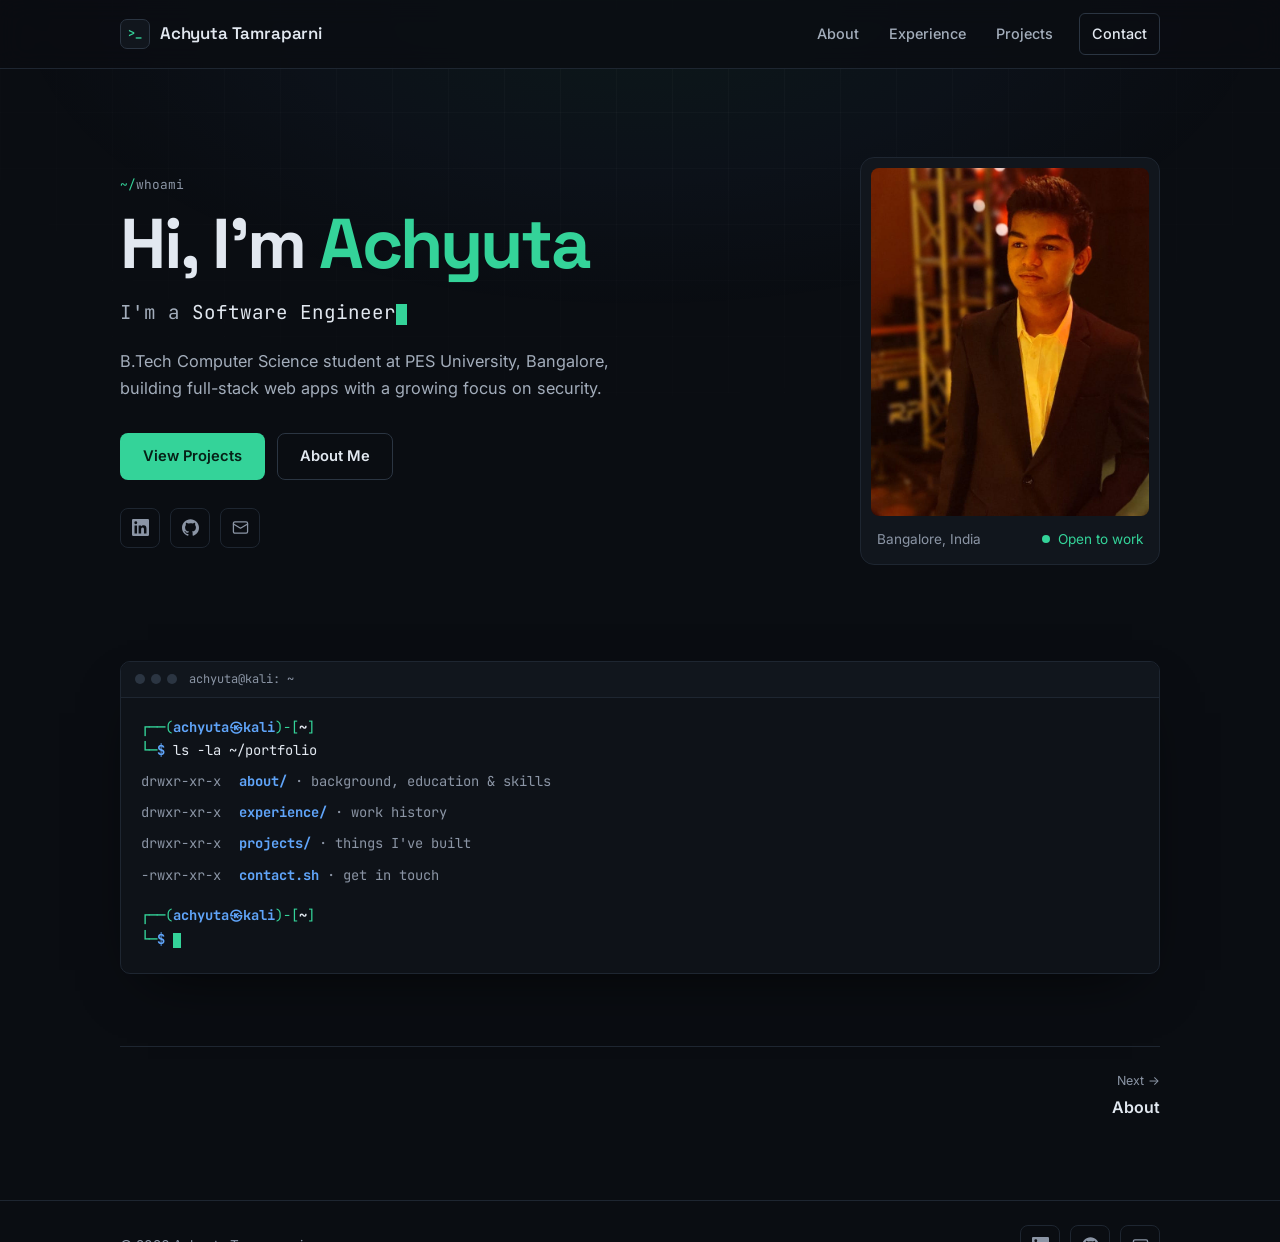
==== index.html @ e8829980 "Update tech stack, add achievements section, refocus copy - Trim Tech Stack to languages, web framew" ====
<!DOCTYPE html>
<html lang="en">

<head>
  <meta charset="UTF-8" />
  <meta name="viewport" content="width=device-width, initial-scale=1.0" />
  <title>Achyuta Tamraparni · Software Engineer</title>
  <meta name="description" content="Achyuta Tamraparni: Computer Science student at PES University and software engineer focused on full-stack development and security." />
  <meta property="og:title" content="Achyuta Tamraparni · Software Engineer" />
  <meta property="og:description" content="Achyuta Tamraparni: Computer Science student at PES University and software engineer focused on full-stack development and security." />
  <meta property="og:image" content="./yuta-img.jpeg" />
  <meta name="theme-color" content="#0a0d12" />
  <link rel="icon" href="data:image/svg+xml,%3Csvg xmlns='http://www.w3.org/2000/svg' viewBox='0 0 32 32'%3E%3Crect width='32' height='32' rx='7' fill='%230a0d12'/%3E%3Ctext x='5' y='22' font-family='monospace' font-size='16' font-weight='700' fill='%2334d399'%3E&gt;_%3C/text%3E%3C/svg%3E" />
  <link rel="preconnect" href="https://fonts.googleapis.com" />
  <link rel="preconnect" href="https://fonts.gstatic.com" crossorigin />
  <link href="https://fonts.googleapis.com/css2?family=Inter:wght@400;500;600;700&family=JetBrains+Mono:wght@400;500;700&family=Space+Grotesk:wght@500;600;700&display=swap" rel="stylesheet" />
  <link rel="stylesheet" href="styles.css" />
</head>

<body>
  <a class="skip-link" href="#main">Skip to content</a>
  <nav id="navbar" aria-label="Primary">
    <div class="nav-inner">
      <a class="logo" href="index.html"><span class="logo-mark" aria-hidden="true">&gt;_</span>Achyuta Tamraparni</a>
      <ul class="nav-links">
        <li><a href="about.html">About</a></li>
        <li><a href="experience.html">Experience</a></li>
        <li><a href="projects.html">Projects</a></li>
        <li><a href="contact.html" class="nav-cta">Contact</a></li>
      </ul>
      <button class="hamburger" id="hamburger" aria-label="Toggle menu" aria-expanded="false" aria-controls="mobileMenu">
        <span></span><span></span><span></span>
      </button>
    </div>
    <div class="mobile-menu" id="mobileMenu">
      <a href="index.html" aria-current="page">Home</a>
      <a href="about.html">About</a>
      <a href="experience.html">Experience</a>
      <a href="projects.html">Projects</a>
      <a href="contact.html">Contact</a>
    </div>
  </nav>

  <main id="main">
    <section class="hero" aria-labelledby="heroName">
      <div class="hero-content reveal">
        <div class="kicker">whoami</div>
        <h1 class="hero-name" id="heroName">Hi, I'm <span class="accent">Achyuta</span></h1>
        <div class="hero-role-row">
          <span>I'm a&nbsp;</span><span id="typedText">Software Engineer</span><span class="caret" aria-hidden="true"></span>
        </div>
        <p class="hero-meta">B.Tech Computer Science student at PES University, Bangalore, building full-stack
          web apps with a growing focus on security.</p>
        <div class="hero-actions">
          <a href="projects.html" class="btn btn-primary">View Projects</a>
          <a href="about.html" class="btn btn-outline">About Me</a>
        </div>
        <div class="socials">
          <a href="https://www.linkedin.com/in/achyuta-tamraparni-a82a06256" class="social-link" aria-label="LinkedIn" target="_blank" rel="noopener"><svg viewBox="0 0 24 24" aria-hidden="true"><path d="M20.45 20.45h-3.56v-5.57c0-1.33-.03-3.04-1.85-3.04-1.86 0-2.14 1.45-2.14 2.95v5.66H9.34V9h3.41v1.56h.05c.48-.9 1.64-1.85 3.37-1.85 3.6 0 4.27 2.37 4.27 5.45v6.3zM5.34 7.43a2.07 2.07 0 1 1 0-4.14 2.07 2.07 0 0 1 0 4.14zm1.78 13.02H3.56V9h3.56v11.45zM22.22 0H1.77C.8 0 0 .78 0 1.73v20.54C0 23.22.8 24 1.77 24h20.45c.98 0 1.78-.78 1.78-1.73V1.73C24 .78 23.2 0 22.22 0z"/></svg></a>
          <a href="https://github.com/ollivanter" class="social-link" aria-label="GitHub" target="_blank" rel="noopener"><svg viewBox="0 0 24 24" aria-hidden="true"><path d="M12 .3C5.37.3 0 5.67 0 12.3c0 5.3 3.44 9.8 8.21 11.39.6.11.82-.26.82-.58v-2.03c-3.34.72-4.04-1.61-4.04-1.61-.55-1.39-1.34-1.76-1.34-1.76-1.09-.75.08-.73.08-.73 1.2.08 1.84 1.23 1.84 1.23 1.07 1.84 2.81 1.31 3.5 1 .11-.78.42-1.31.76-1.61-2.67-.3-5.47-1.33-5.47-5.93 0-1.31.47-2.38 1.24-3.22-.12-.3-.54-1.52.12-3.17 0 0 1.01-.32 3.3 1.23a11.5 11.5 0 0 1 3-.4c1.02.005 2.04.14 3 .4 2.28-1.55 3.29-1.23 3.29-1.23.66 1.65.24 2.87.12 3.17.77.84 1.23 1.91 1.23 3.22 0 4.61-2.81 5.63-5.48 5.92.43.37.81 1.1.81 2.22v3.29c0 .32.22.7.83.58C20.57 22.1 24 17.6 24 12.3 24 5.67 18.63.3 12 .3z"/></svg></a>
          <a href="mailto:achyutatamweb@gmail.com" class="social-link" aria-label="Email"><svg class="stroke" viewBox="0 0 24 24" aria-hidden="true" stroke-linecap="round" stroke-linejoin="round"><rect x="2" y="4" width="20" height="16" rx="2"/><path d="m22 7-10 6L2 7"/></svg></a>
        </div>
      </div>

      <figure class="hero-photo-card reveal">
        <img src="./yuta-img.jpeg" alt="Portrait of Achyuta Tamraparni" class="hero-photo" id="heroPhoto" width="600" height="750" />
        <div class="hero-photo-initials" aria-hidden="true">AT</div>
        <figcaption class="photo-caption">
          <span>Bangalore, India</span>
          <span class="status"><span class="badge-dot"></span>Open to work</span>
        </figcaption>
      </figure>
    </section>

    <section class="home-terminal terminal reveal" id="bootTerm" aria-label="Site directory">
      <div class="term-bar"><span class="term-dots" aria-hidden="true"><i></i><i></i><i></i></span>achyuta@kali: ~</div>
      <div class="term-body">
        <div class="prompt"><span class="line"><span class="frame">┌──(</span><span class="user">achyuta㉿kali</span><span class="frame">)-[</span><span class="path">~</span><span class="frame">]</span></span><span class="line"><span class="frame">└─</span><span class="sym">$</span> <span data-type="ls -la ~/portfolio">ls -la ~/portfolio</span></span></div>
        <ul class="ls-list" data-step>
          <li><a href="about.html"><span class="perm">drwxr-xr-x</span><span><span class="name">about/</span> <span class="desc">· background, education &amp; skills</span></span></a></li>
          <li><a href="experience.html"><span class="perm">drwxr-xr-x</span><span><span class="name">experience/</span> <span class="desc">· work history</span></span></a></li>
          <li><a href="projects.html"><span class="perm">drwxr-xr-x</span><span><span class="name">projects/</span> <span class="desc">· things I've built</span></span></a></li>
          <li><a href="contact.html"><span class="perm">-rwxr-xr-x</span><span><span class="name">contact.sh</span> <span class="desc">· get in touch</span></span></a></li>
        </ul>
        <div data-step><div class="prompt"><span class="line"><span class="frame">┌──(</span><span class="user">achyuta㉿kali</span><span class="frame">)-[</span><span class="path">~</span><span class="frame">]</span></span><span class="line"><span class="frame">└─</span><span class="sym">$</span> <span class="caret" aria-hidden="true"></span></span></div></div>
      </div>
    </section>
    <nav class="pager" aria-label="Page navigation"><a href="about.html" class="next"><span>Next →</span>About</a></nav>
  </main>

  <footer class="site-footer">
    <div class="footer-inner">
      <span class="footer-copy">© <span id="year">2026</span> Achyuta Tamraparni</span>
      <div class="socials">
          <a href="https://www.linkedin.com/in/achyuta-tamraparni-a82a06256" class="social-link" aria-label="LinkedIn" target="_blank" rel="noopener"><svg viewBox="0 0 24 24" aria-hidden="true"><path d="M20.45 20.45h-3.56v-5.57c0-1.33-.03-3.04-1.85-3.04-1.86 0-2.14 1.45-2.14 2.95v5.66H9.34V9h3.41v1.56h.05c.48-.9 1.64-1.85 3.37-1.85 3.6 0 4.27 2.37 4.27 5.45v6.3zM5.34 7.43a2.07 2.07 0 1 1 0-4.14 2.07 2.07 0 0 1 0 4.14zm1.78 13.02H3.56V9h3.56v11.45zM22.22 0H1.77C.8 0 0 .78 0 1.73v20.54C0 23.22.8 24 1.77 24h20.45c.98 0 1.78-.78 1.78-1.73V1.73C24 .78 23.2 0 22.22 0z"/></svg></a>
          <a href="https://github.com/ollivanter" class="social-link" aria-label="GitHub" target="_blank" rel="noopener"><svg viewBox="0 0 24 24" aria-hidden="true"><path d="M12 .3C5.37.3 0 5.67 0 12.3c0 5.3 3.44 9.8 8.21 11.39.6.11.82-.26.82-.58v-2.03c-3.34.72-4.04-1.61-4.04-1.61-.55-1.39-1.34-1.76-1.34-1.76-1.09-.75.08-.73.08-.73 1.2.08 1.84 1.23 1.84 1.23 1.07 1.84 2.81 1.31 3.5 1 .11-.78.42-1.31.76-1.61-2.67-.3-5.47-1.33-5.47-5.93 0-1.31.47-2.38 1.24-3.22-.12-.3-.54-1.52.12-3.17 0 0 1.01-.32 3.3 1.23a11.5 11.5 0 0 1 3-.4c1.02.005 2.04.14 3 .4 2.28-1.55 3.29-1.23 3.29-1.23.66 1.65.24 2.87.12 3.17.77.84 1.23 1.91 1.23 3.22 0 4.61-2.81 5.63-5.48 5.92.43.37.81 1.1.81 2.22v3.29c0 .32.22.7.83.58C20.57 22.1 24 17.6 24 12.3 24 5.67 18.63.3 12 .3z"/></svg></a>
          <a href="mailto:achyutatamweb@gmail.com" class="social-link" aria-label="Email"><svg class="stroke" viewBox="0 0 24 24" aria-hidden="true" stroke-linecap="round" stroke-linejoin="round"><rect x="2" y="4" width="20" height="16" rx="2"/><path d="m22 7-10 6L2 7"/></svg></a>
        </div>
    </div>
  </footer>

  <script src="typewriter.js" defer></script>
</body>

</html>
---- styles.css ----
/* ═══════════════════════════════════════════════
   ACHYUTA PORTFOLIO — styles.css
   Dark, minimal theme with subtle terminal accents
   ═══════════════════════════════════════════════ */

:root {
  --bg: #0a0d12;
  --bg-elev: #0e1218;
  --surface: #11161d;
  --surface-2: #161c25;
  --border: #1e2631;
  --border-strong: #2b3542;

  --text: #e2e8f0;
  --text-dim: #a3adbb;
  --muted: #8b95a5;

  --accent: #34d399;
  --accent-hover: #5fe0b0;
  --accent-dim: rgba(52, 211, 153, .12);
  --blue: #60a5fa;
  --red: #f87171;

  --font-display: 'Space Grotesk', 'Inter', system-ui, sans-serif;
  --font-sans: 'Inter', system-ui, -apple-system, 'Segoe UI', Roboto, sans-serif;
  --font-mono: 'JetBrains Mono', ui-monospace, SFMono-Regular, Menlo, Consolas, monospace;

  --radius: 10px;
  --nav-h: 68px;
  --maxw: 1120px;
  --gutter: clamp(16px, 4vw, 40px);
}

*,
*::before,
*::after {
  box-sizing: border-box;
  margin: 0;
  padding: 0;
}

html {
  -webkit-text-size-adjust: 100%;
  scroll-behavior: smooth;
}

body {
  min-height: 100vh;
  display: flex;
  flex-direction: column;
  background: var(--bg);
  color: var(--text);
  font-family: var(--font-sans);
  font-size: 16px;
  line-height: 1.65;
  -webkit-font-smoothing: antialiased;
  overflow-x: hidden;
}

/* Faint grid that fades out toward the edges */
body::before {
  content: '';
  position: fixed;
  inset: 0;
  z-index: -1;
  pointer-events: none;
  background-image:
    linear-gradient(rgba(255, 255, 255, .025) 1px, transparent 1px),
    linear-gradient(90deg, rgba(255, 255, 255, .025) 1px, transparent 1px);
  background-size: 56px 56px;
  -webkit-mask-image: radial-gradient(ellipse 70% 55% at 50% 0%, #000 20%, transparent 100%);
  mask-image: radial-gradient(ellipse 70% 55% at 50% 0%, #000 20%, transparent 100%);
}

/* Soft accent glow at the top of the viewport */
body::after {
  content: '';
  position: fixed;
  top: -35vh;
  left: 50%;
  width: 100vw;
  height: 70vh;
  transform: translateX(-50%);
  z-index: -1;
  pointer-events: none;
  background: radial-gradient(ellipse at center, rgba(52, 211, 153, .06), rgba(96, 165, 250, .03) 40%, transparent 70%);
}

img {
  max-width: 100%;
  display: block;
}

a {
  color: inherit;
  text-decoration: none;
}

::selection {
  background: var(--accent);
  color: var(--bg);
}

:focus-visible {
  outline: 2px solid var(--accent);
  outline-offset: 3px;
  border-radius: 4px;
}

.skip-link {
  position: absolute;
  left: 16px;
  top: -48px;
  z-index: 200;
  padding: 8px 14px;
  background: var(--accent);
  color: var(--bg);
  font-size: .85rem;
  font-weight: 600;
  border-radius: 6px;
}

.skip-link:focus {
  top: 12px;
}

.accent {
  color: var(--accent);
}

/* ═══ NAVBAR ═══ */
#navbar {
  position: sticky;
  top: 0;
  z-index: 100;
  background: rgba(10, 13, 18, .8);
  -webkit-backdrop-filter: blur(12px);
  backdrop-filter: blur(12px);
  border-bottom: 1px solid var(--border);
}

.nav-inner {
  max-width: var(--maxw);
  height: var(--nav-h);
  margin: 0 auto;
  padding: 0 var(--gutter);
  display: flex;
  align-items: center;
  justify-content: space-between;
  gap: 24px;
}

.logo {
  display: inline-flex;
  align-items: center;
  gap: 10px;
  font-family: var(--font-display);
  font-size: 1.05rem;
  font-weight: 600;
  letter-spacing: -.01em;
  white-space: nowrap;
}

.logo-mark {
  display: grid;
  place-items: center;
  width: 30px;
  height: 30px;
  border: 1px solid var(--border-strong);
  border-radius: 7px;
  background: var(--surface);
  font-family: var(--font-mono);
  font-size: .75rem;
  font-weight: 700;
  color: var(--accent);
}

.nav-links {
  display: flex;
  align-items: center;
  gap: 6px;
  list-style: none;
}

.nav-links a {
  position: relative;
  display: block;
  padding: 8px 12px;
  border-radius: 6px;
  font-size: .9rem;
  font-weight: 500;
  color: var(--text-dim);
  transition: color .2s, background .2s;
}

.nav-links a:hover {
  color: var(--text);
}

.nav-links a[aria-current="page"] {
  color: var(--text);
}

.nav-links a[aria-current="page"]:not(.nav-cta)::after {
  content: '';
  position: absolute;
  left: 12px;
  right: 12px;
  bottom: 2px;
  height: 2px;
  border-radius: 2px;
  background: var(--accent);
}

.nav-links .nav-cta {
  margin-left: 8px;
  border: 1px solid var(--border-strong);
  color: var(--text);
}

.nav-links .nav-cta:hover,
.nav-links .nav-cta[aria-current="page"] {
  border-color: var(--accent);
  color: var(--accent);
}

.hamburger {
  display: none;
  flex-direction: column;
  justify-content: center;
  gap: 5px;
  width: 40px;
  height: 40px;
  padding: 0 9px;
  background: none;
  border: 1px solid var(--border);
  border-radius: 8px;
  cursor: pointer;
}

.hamburger span {
  display: block;
  height: 2px;
  background: var(--text);
  transition: transform .25s, opacity .25s;
}

.hamburger.open span:nth-child(1) {
  transform: translateY(7px) rotate(45deg);
}

.hamburger.open span:nth-child(2) {
  opacity: 0;
}

.hamburger.open span:nth-child(3) {
  transform: translateY(-7px) rotate(-45deg);
}

.mobile-menu {
  display: none;
}

/* ═══ LAYOUT ═══ */
main {
  flex: 1;
  width: 100%;
  max-width: var(--maxw);
  margin: 0 auto;
  padding: clamp(40px, 7vw, 88px) var(--gutter) 80px;
}

/* Small mono label above headings, e.g. "~/projects" */
.kicker {
  font-family: var(--font-mono);
  font-size: .8rem;
  color: var(--muted);
}

.kicker::before {
  content: '~/';
  color: var(--accent);
}

.page-header {
  margin-bottom: clamp(32px, 5vw, 56px);
}

.page-title {
  margin-top: 10px;
  font-family: var(--font-display);
  font-size: clamp(2.1rem, 5vw, 3.1rem);
  font-weight: 700;
  line-height: 1.1;
  letter-spacing: -.025em;
}

.page-sub {
  margin-top: 12px;
  max-width: 60ch;
  color: var(--text-dim);
  font-size: 1.05rem;
}

.section {
  margin-top: clamp(56px, 9vw, 96px);
}

.section-title {
  margin: 8px 0 24px;
  font-family: var(--font-display);
  font-size: clamp(1.5rem, 3vw, 1.9rem);
  font-weight: 600;
  letter-spacing: -.02em;
}

/* ═══ TERMINAL (home only) ═══ */
.terminal {
  background: var(--bg-elev);
  border: 1px solid var(--border);
  border-radius: var(--radius);
  box-shadow: 0 24px 60px -28px rgba(0, 0, 0, .8);
  overflow: hidden;
}

.term-bar {
  display: flex;
  align-items: center;
  gap: 12px;
  height: 36px;
  padding: 0 14px;
  background: var(--surface);
  border-bottom: 1px solid var(--border);
  font-family: var(--font-mono);
  font-size: .75rem;
  color: var(--muted);
}

.term-dots {
  display: flex;
  gap: 6px;
}

.term-dots i {
  width: 10px;
  height: 10px;
  border-radius: 50%;
  background: var(--border-strong);
}

.term-body {
  padding: 18px 20px 22px;
  font-family: var(--font-mono);
  font-size: .86rem;
  line-height: 1.7;
}

.prompt {
  color: var(--text);
  overflow-wrap: anywhere;
}

.prompt .line {
  display: block;
}

.prompt .frame {
  color: var(--accent);
}

.prompt .user {
  color: var(--blue);
  font-weight: 700;
}

.prompt .path {
  font-weight: 700;
}

.prompt .sym {
  color: var(--blue);
  font-weight: 700;
}

.term-body .out {
  margin: 4px 0 14px;
  color: var(--text-dim);
}

.caret {
  display: inline-block;
  width: .55em;
  height: 1.1em;
  vertical-align: text-bottom;
  background: var(--accent);
  animation: blink 1.1s steps(1) infinite;
}

@keyframes blink {
  50% {
    opacity: 0;
  }
}

.ls-list {
  display: grid;
  gap: 2px;
  margin: 4px 0 14px;
  list-style: none;
}

.ls-list a {
  display: grid;
  grid-template-columns: auto 1fr;
  gap: 18px;
  padding: 3px 8px;
  margin: 0 -8px;
  border-radius: 5px;
  color: var(--text-dim);
  transition: background .15s;
}

.ls-list a:hover {
  background: var(--surface-2);
}

.ls-list .perm {
  color: var(--muted);
}

.ls-list .name {
  color: var(--blue);
  font-weight: 700;
}

.ls-list a:hover .name {
  color: var(--accent);
}

.ls-list .desc {
  color: var(--muted);
}

/* ═══ BUTTONS ═══ */
.btn {
  display: inline-flex;
  align-items: center;
  justify-content: center;
  gap: 8px;
  min-height: 44px;
  padding: 10px 22px;
  border: 1px solid transparent;
  border-radius: 8px;
  font-family: var(--font-sans);
  font-size: .92rem;
  font-weight: 600;
  cursor: pointer;
  transition: background .2s, color .2s, border-color .2s;
}

.btn-primary {
  background: var(--accent);
  color: #062016;
}

.btn-primary:hover {
  background: var(--accent-hover);
}

.btn-outline {
  border-color: var(--border-strong);
  color: var(--text);
  background: transparent;
}

.btn-outline:hover {
  border-color: var(--accent);
  color: var(--accent);
}

.btn:disabled {
  opacity: .7;
  cursor: progress;
}

/* ═══ SOCIALS ═══ */
.socials {
  display: flex;
  gap: 10px;
}

.social-link {
  display: grid;
  place-items: center;
  width: 40px;
  height: 40px;
  border: 1px solid var(--border);
  border-radius: 8px;
  color: var(--muted);
  transition: color .2s, border-color .2s;
}

.social-link:hover {
  color: var(--accent);
  border-color: var(--accent);
}

.social-link svg {
  width: 17px;
  height: 17px;
  fill: currentColor;
}

.social-link svg.stroke {
  fill: none;
  stroke: currentColor;
  stroke-width: 1.8;
}

/* ═══ STATUS BADGE ═══ */
.status {
  display: inline-flex;
  align-items: center;
  gap: 8px;
  font-size: .85rem;
  color: var(--accent);
}

.badge-dot {
  width: 8px;
  height: 8px;
  flex: none;
  border-radius: 50%;
  background: var(--accent);
  box-shadow: 0 0 0 0 rgba(52, 211, 153, .6);
  animation: pulse 2s infinite;
}

@keyframes pulse {
  70% {
    box-shadow: 0 0 0 8px rgba(52, 211, 153, 0);
  }

  100% {
    box-shadow: 0 0 0 0 rgba(52, 211, 153, 0);
  }
}

/* ═══ HOME / HERO ═══ */
.hero {
  display: grid;
  grid-template-columns: minmax(0, 1fr) auto;
  gap: clamp(32px, 6vw, 80px);
  align-items: center;
}

.hero-name {
  margin: 14px 0 16px;
  font-family: var(--font-display);
  font-size: clamp(2.6rem, 7vw, 4.4rem);
  font-weight: 700;
  line-height: 1.02;
  letter-spacing: -.035em;
}

.hero-role-row {
  min-height: 1.8em;
  font-family: var(--font-mono);
  font-size: clamp(1rem, 2.3vw, 1.2rem);
  color: var(--text-dim);
}

#typedText {
  color: var(--text);
}

.hero-meta {
  margin-top: 16px;
  max-width: 52ch;
  color: var(--text-dim);
  font-size: 1.02rem;
}

.hero-actions {
  display: flex;
  flex-wrap: wrap;
  gap: 12px;
  margin: 32px 0 28px;
}

.hero-photo-card {
  width: 300px;
  background: var(--surface);
  border: 1px solid var(--border);
  border-radius: 14px;
  padding: 10px;
}

.hero-photo {
  width: 100%;
  height: auto;
  aspect-ratio: 4 / 5;
  object-fit: cover;
  border-radius: 8px;
}

.hero-photo-initials {
  display: none;
  aspect-ratio: 4 / 5;
  place-items: center;
  font-family: var(--font-display);
  font-size: 3rem;
  color: var(--accent);
}

.hero-photo-card.no-img .hero-photo {
  display: none;
}

.hero-photo-card.no-img .hero-photo-initials {
  display: grid;
}

.photo-caption {
  display: flex;
  justify-content: space-between;
  align-items: center;
  gap: 12px;
  padding: 12px 6px 4px;
  font-size: .85rem;
  color: var(--muted);
}

.home-terminal {
  margin-top: clamp(56px, 9vw, 96px);
}

/* ═══ CARDS (shared) ═══ */
.card {
  background: var(--surface);
  border: 1px solid var(--border);
  border-radius: var(--radius);
  padding: clamp(20px, 3vw, 28px);
  transition: border-color .25s, transform .25s;
}

.card:hover {
  border-color: var(--border-strong);
}

.placeholder {
  color: var(--muted);
  font-style: italic;
}

.tags {
  display: flex;
  flex-wrap: wrap;
  gap: 6px;
  margin-top: 16px;
}

.tags span {
  padding: 3px 9px;
  border-radius: 999px;
  background: var(--accent-dim);
  color: var(--accent);
  font-family: var(--font-mono);
  font-size: .72rem;
}

.icon-box {
  display: grid;
  place-items: center;
  flex: none;
  width: 44px;
  height: 44px;
  border: 1px solid var(--border-strong);
  border-radius: 8px;
  color: var(--accent);
}

.icon-box svg {
  width: 20px;
  height: 20px;
  stroke: currentColor;
  fill: none;
  stroke-width: 1.6;
}

/* ═══ ABOUT ═══ */
.about-grid {
  display: grid;
  grid-template-columns: minmax(0, 1.25fr) minmax(0, .75fr);
  gap: clamp(28px, 5vw, 56px);
  align-items: start;
}

.about-text p {
  color: var(--text-dim);
  font-size: 1.05rem;
  margin-bottom: 18px;
}

.about-stats {
  display: grid;
  grid-template-columns: repeat(3, 1fr);
  margin: 32px 0;
  border: 1px solid var(--border);
  border-radius: var(--radius);
  overflow: hidden;
}

.stat-item {
  padding: 18px 20px;
  background: var(--surface);
}

.stat-item+.stat-item {
  border-left: 1px solid var(--border);
}

.stat-num {
  display: block;
  font-family: var(--font-display);
  font-size: 1.8rem;
  font-weight: 700;
  color: var(--text);
}

.stat-label {
  font-size: .82rem;
  color: var(--muted);
}

.about-actions {
  display: flex;
  flex-wrap: wrap;
  gap: 12px;
}

.info-card {
  display: grid;
  gap: 0;
  padding: 8px clamp(20px, 3vw, 28px);
}

.info-row {
  display: grid;
  grid-template-columns: 9ch minmax(0, 1fr);
  gap: 12px;
  padding: 14px 0;
  border-bottom: 1px solid var(--border);
}

.info-row:last-child {
  border-bottom: 0;
}

.info-key {
  font-family: var(--font-mono);
  font-size: .78rem;
  color: var(--muted);
  padding-top: 2px;
}

.info-val {
  font-size: .95rem;
  color: var(--text);
}

/* CV download dropdown */
.download-dropdown {
  position: relative;
  display: inline-block;
}

.download-btn .arrow {
  transition: transform .2s;
}

.download-dropdown.active .download-btn .arrow {
  transform: rotate(180deg);
}

.dropdown-menu {
  position: absolute;
  top: calc(100% + 8px);
  left: 0;
  z-index: 20;
  min-width: 200px;
  padding: 6px;
  background: var(--surface-2);
  border: 1px solid var(--border-strong);
  border-radius: var(--radius);
  box-shadow: 0 16px 40px rgba(0, 0, 0, .5);
  opacity: 0;
  visibility: hidden;
  transform: translateY(-6px);
  transition: opacity .18s, transform .18s, visibility .18s;
}

.download-dropdown.active .dropdown-menu {
  opacity: 1;
  visibility: visible;
  transform: translateY(0);
}

.dropdown-menu a {
  display: flex;
  justify-content: space-between;
  gap: 12px;
  padding: 10px 12px;
  border-radius: 6px;
  font-size: .88rem;
  color: var(--text-dim);
}

.dropdown-menu a:hover {
  background: var(--accent-dim);
  color: var(--accent);
}

.dropdown-menu .ext {
  font-family: var(--font-mono);
  font-size: .78rem;
  color: var(--muted);
}

/* ═══ EDUCATION ═══ */
.edu-list {
  display: grid;
  gap: 16px;
}

.edu-card {
  display: grid;
  grid-template-columns: auto minmax(0, 1fr) auto;
  gap: 20px;
  align-items: start;
}

.edu-degree {
  font-size: 1.08rem;
  font-weight: 600;
}

.edu-school {
  color: var(--blue);
  font-size: .92rem;
}

.edu-year {
  margin: 2px 0 10px;
  font-family: var(--font-mono);
  font-size: .78rem;
  color: var(--muted);
}

.edu-desc {
  color: var(--text-dim);
  font-size: .95rem;
}

.edu-score {
  text-align: right;
}

.edu-score span {
  display: block;
  font-family: var(--font-mono);
  font-size: .72rem;
  color: var(--muted);
}

.edu-score strong {
  font-family: var(--font-display);
  font-size: 1.35rem;
  color: var(--accent);
}

/* ═══ CERTIFICATIONS, EVENTS & AWARDS ═══ */
.ach-grid {
  display: grid;
  grid-template-columns: repeat(auto-fit, minmax(min(100%, 300px), 1fr));
  gap: 16px;
}

.ach-card {
  display: grid;
  gap: 16px;
  align-content: start;
}

.ach-top {
  display: flex;
  justify-content: space-between;
  align-items: center;
  gap: 12px;
}

.ach-type {
  display: inline-flex;
  align-items: center;
  gap: 10px;
  font-family: var(--font-mono);
  font-size: .75rem;
  color: var(--muted);
}

.ach-type .icon-box {
  width: 34px;
  height: 34px;
}

.ach-type .icon-box svg {
  width: 17px;
  height: 17px;
}

.ach-card[data-type="cert"] .icon-box {
  color: var(--blue);
}

.ach-card[data-type="event"] .icon-box {
  color: #c084fc;
}

.ach-date {
  font-family: var(--font-mono);
  font-size: .78rem;
  color: var(--muted);
}

.ach-title {
  font-size: 1.02rem;
  font-weight: 600;
}

.ach-org {
  margin-top: 2px;
  color: var(--blue);
  font-size: .9rem;
}

.ach-desc {
  margin-top: 8px;
  color: var(--text-dim);
  font-size: .92rem;
}

.ach-card .project-link {
  display: inline-block;
  margin-top: 10px;
}

/* ═══ SKILLS ═══ */
.skills-grid {
  display: grid;
  grid-template-columns: repeat(auto-fit, minmax(min(100%, 300px), 1fr));
  gap: 16px;
}

.skill-cat-label {
  margin-bottom: 14px;
  font-size: .95rem;
  font-weight: 600;
}

.skill-chips {
  display: flex;
  flex-wrap: wrap;
  gap: 8px;
}

.skill-chip {
  padding: 5px 12px;
  border: 1px solid var(--border-strong);
  border-radius: 999px;
  font-size: .82rem;
  color: var(--text-dim);
  transition: color .2s, border-color .2s;
}

.skill-chip:hover {
  color: var(--accent);
  border-color: var(--accent);
}

/* ═══ EXPERIENCE (timeline) ═══ */
.timeline {
  position: relative;
  display: grid;
  gap: 20px;
  padding-left: 28px;
}

.timeline::before {
  content: '';
  position: absolute;
  left: 5px;
  top: 8px;
  bottom: 8px;
  width: 1px;
  background: var(--border-strong);
}

.timeline-item {
  position: relative;
}

.timeline-dot {
  position: absolute;
  left: -28px;
  top: 30px;
  width: 11px;
  height: 11px;
  border-radius: 50%;
  background: var(--bg);
  border: 2px solid var(--accent);
}

.tl-header {
  display: flex;
  flex-wrap: wrap;
  justify-content: space-between;
  gap: 8px 16px;
  margin-bottom: 14px;
}

.tl-role {
  font-size: 1.1rem;
  font-weight: 600;
}

.tl-org {
  color: var(--blue);
  font-size: .92rem;
}

.tl-date {
  font-family: var(--font-mono);
  font-size: .78rem;
  color: var(--muted);
}

.tl-bullets {
  display: grid;
  gap: 6px;
  list-style: none;
  color: var(--text-dim);
  font-size: .95rem;
}

.tl-bullets li {
  position: relative;
  padding-left: 18px;
}

.tl-bullets li::before {
  content: '';
  position: absolute;
  left: 2px;
  top: .7em;
  width: 6px;
  height: 6px;
  border-radius: 50%;
  background: var(--accent);
}

/* ═══ PROJECTS ═══ */
.projects-grid {
  display: grid;
  grid-template-columns: repeat(auto-fit, minmax(min(100%, 300px), 1fr));
  gap: 20px;
}

.project-card {
  display: flex;
  flex-direction: column;
}

.project-card:hover {
  border-color: rgba(52, 211, 153, .45);
  transform: translateY(-2px);
}

.project-top {
  display: flex;
  justify-content: space-between;
  align-items: center;
  margin-bottom: 18px;
}

.project-num {
  font-family: var(--font-mono);
  font-size: .78rem;
  color: var(--muted);
}

.project-title {
  margin-bottom: 8px;
  font-family: var(--font-display);
  font-size: 1.25rem;
  font-weight: 600;
  letter-spacing: -.01em;
}

.project-desc {
  flex: 1;
  color: var(--text-dim);
  font-size: .95rem;
}

.project-links {
  display: flex;
  gap: 20px;
  margin-top: 20px;
  padding-top: 16px;
  border-top: 1px solid var(--border);
}

.project-link {
  font-size: .88rem;
  font-weight: 500;
  color: var(--text-dim);
  transition: color .2s;
}

.project-link:hover {
  color: var(--accent);
}

/* ═══ CONTACT ═══ */
.contact-grid {
  display: grid;
  grid-template-columns: minmax(0, .8fr) minmax(0, 1.2fr);
  gap: clamp(24px, 4vw, 48px);
  align-items: start;
}

.contact-info {
  display: grid;
  gap: 12px;
}

.contact-item {
  display: flex;
  align-items: center;
  gap: 16px;
  padding: 16px 18px;
}

.contact-item>div:last-child {
  min-width: 0;
}

.contact-label {
  font-size: .78rem;
  color: var(--muted);
}

.contact-val {
  display: block;
  overflow-wrap: anywhere;
  color: var(--text);
  font-size: .95rem;
  transition: color .2s;
}

a.contact-val:hover {
  color: var(--accent);
}

.contact-form {
  display: grid;
  gap: 18px;
}

.form-row {
  display: grid;
  grid-template-columns: 1fr 1fr;
  gap: 18px;
}

.field {
  display: grid;
  gap: 6px;
}

.field label {
  font-size: .85rem;
  font-weight: 500;
  color: var(--text-dim);
}

.form-input {
  width: 100%;
  padding: 11px 14px;
  background: var(--bg);
  border: 1px solid var(--border-strong);
  border-radius: 8px;
  color: var(--text);
  font-family: var(--font-sans);
  font-size: .95rem;
  transition: border-color .2s, box-shadow .2s;
}

.form-input::placeholder {
  color: #5f6978;
}

.form-input:focus {
  outline: none;
  border-color: var(--accent);
  box-shadow: 0 0 0 3px var(--accent-dim);
}

.form-textarea {
  min-height: 160px;
  resize: vertical;
}

.form-btn {
  justify-self: start;
}

.form-feedback {
  min-height: 1.2em;
  font-size: .88rem;
}

.form-feedback:empty {
  display: none;
}

.form-feedback.success {
  color: var(--accent);
}

.form-feedback.error {
  color: var(--red);
}

/* ═══ PAGER ═══ */
.pager {
  display: flex;
  justify-content: space-between;
  gap: 16px;
  margin-top: 72px;
  padding-top: 24px;
  border-top: 1px solid var(--border);
}

.pager a {
  display: grid;
  gap: 2px;
  font-weight: 600;
  color: var(--text);
  transition: color .2s;
}

.pager a span {
  font-size: .78rem;
  font-weight: 400;
  color: var(--muted);
}

.pager a:hover {
  color: var(--accent);
}

.pager .next {
  margin-left: auto;
  text-align: right;
}

/* ═══ FOOTER ═══ */
.site-footer {
  border-top: 1px solid var(--border);
}

.footer-inner {
  max-width: var(--maxw);
  margin: 0 auto;
  padding: 24px var(--gutter);
  display: flex;
  flex-wrap: wrap;
  align-items: center;
  justify-content: space-between;
  gap: 16px;
}

.footer-copy {
  font-size: .85rem;
  color: var(--muted);
}

/* ═══ REVEAL ANIMATION ═══ */
.reveal {
  opacity: 0;
  transform: translateY(14px);
  transition: opacity .6s ease, transform .6s ease;
}

.reveal.visible {
  opacity: 1;
  transform: none;
}

/* ═══ RESPONSIVE ═══ */
@media (max-width: 860px) {

  .nav-links {
    display: none;
  }

  .hamburger {
    display: flex;
  }

  .mobile-menu {
    display: grid;
    max-height: 0;
    overflow: hidden;
    padding: 0 var(--gutter);
    border-top: 1px solid transparent;
    transition: max-height .3s ease, padding .3s ease, border-color .3s;
  }

  .mobile-menu.open {
    max-height: 400px;
    padding: 8px var(--gutter) 16px;
    border-top-color: var(--border);
  }

  .mobile-menu a {
    padding: 12px 0;
    font-weight: 500;
    color: var(--text-dim);
    border-bottom: 1px solid var(--border);
  }

  .mobile-menu a:last-child {
    border-bottom: 0;
  }

  .mobile-menu a[aria-current="page"] {
    color: var(--accent);
  }

  .hero {
    grid-template-columns: 1fr;
  }

  .hero-photo-card {
    grid-row: 1;
    width: 200px;
  }

  .photo-caption span:first-child {
    display: none;
  }

  .about-grid,
  .contact-grid {
    grid-template-columns: 1fr;
  }
}

@media (max-width: 600px) {
  body {
    font-size: 15px;
  }

  .term-body {
    padding: 14px 14px 18px;
    font-size: .78rem;
  }

  .ls-list a {
    grid-template-columns: 1fr;
    gap: 0;
  }

  .ls-list .perm {
    display: none;
  }

  .hero-actions .btn {
    flex: 1 1 auto;
  }

  .about-stats {
    grid-template-columns: 1fr;
  }

  .stat-item+.stat-item {
    border-left: 0;
    border-top: 1px solid var(--border);
  }

  .form-row {
    grid-template-columns: 1fr;
  }

  .form-btn {
    justify-self: stretch;
  }

  .edu-card {
    grid-template-columns: 1fr;
    gap: 12px;
  }

  .edu-score {
    text-align: left;
  }

  .footer-inner {
    flex-direction: column;
    text-align: center;
  }
}

@media (prefers-reduced-motion: reduce) {

  *,
  *::before,
  *::after {
    animation-duration: .01ms !important;
    animation-iteration-count: 1 !important;
    transition-duration: .01ms !important;
    scroll-behavior: auto !important;
  }

  .reveal {
    opacity: 1;
    transform: none;
  }
}
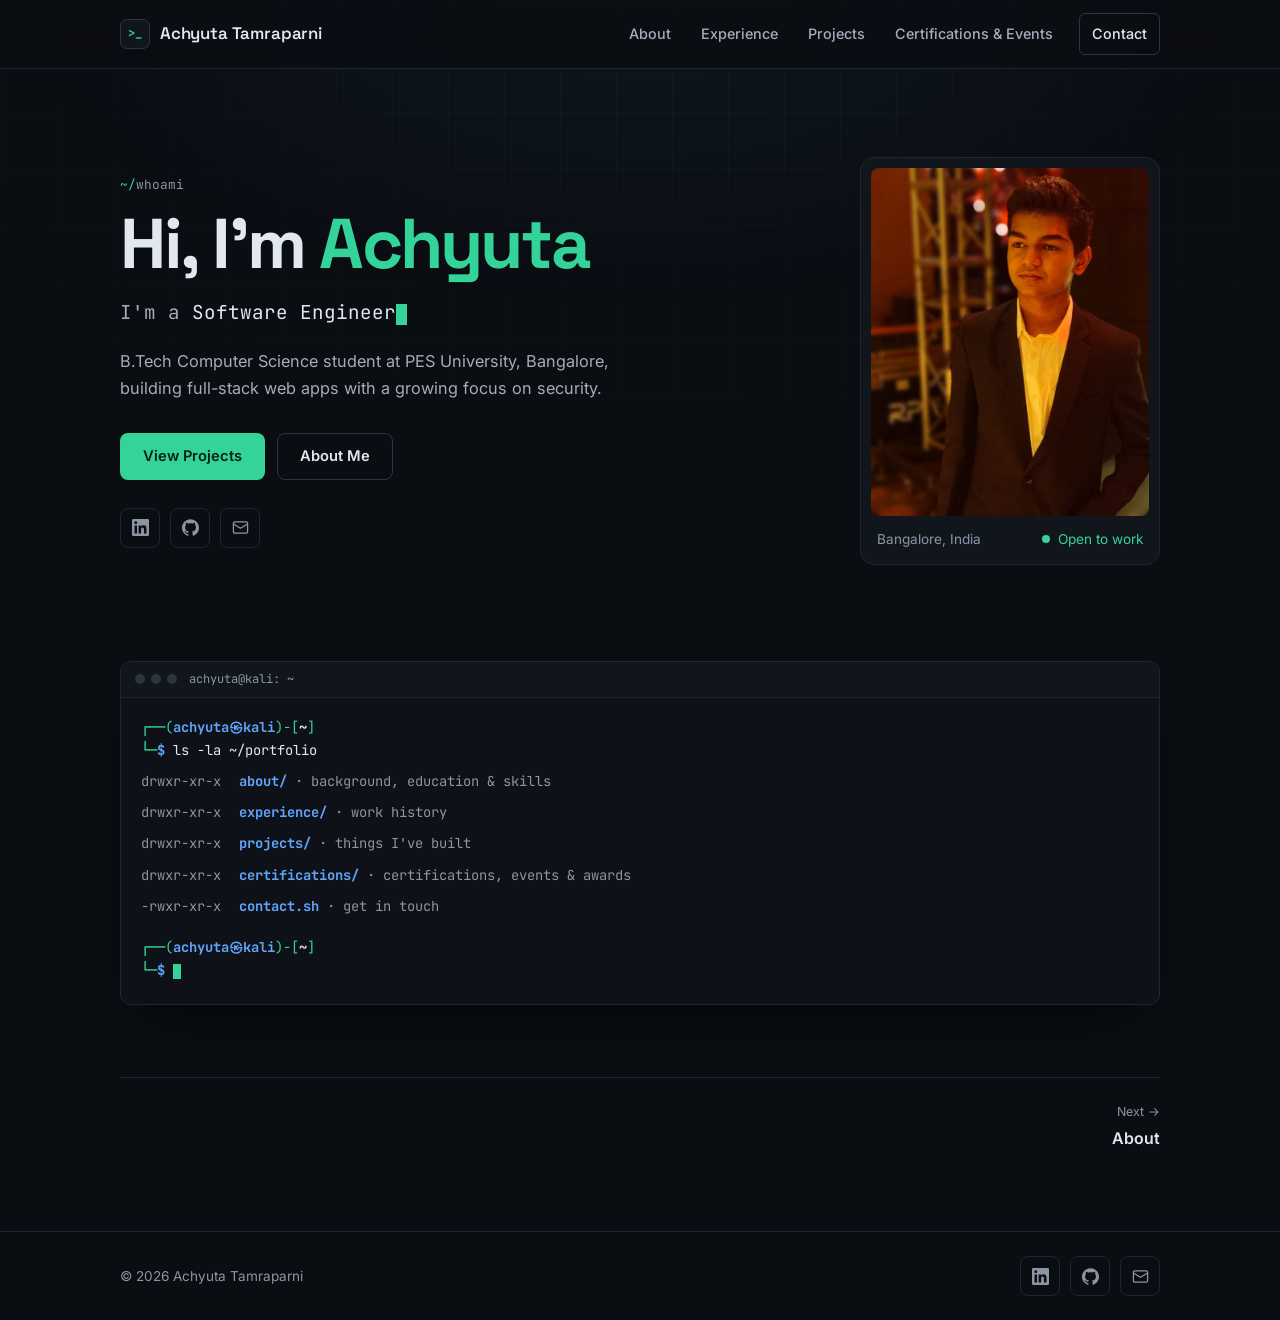
==== commit 411e4976: "Add dedicated Certifications & Events page - New certifications.html with Certifications, Hackathons" ====
--- a/index.html
+++ b/index.html
@@ -26,6 +26,7 @@
         <li><a href="about.html">About</a></li>
         <li><a href="experience.html">Experience</a></li>
         <li><a href="projects.html">Projects</a></li>
+        <li><a href="certifications.html">Certifications &amp; Events</a></li>
         <li><a href="contact.html" class="nav-cta">Contact</a></li>
       </ul>
       <button class="hamburger" id="hamburger" aria-label="Toggle menu" aria-expanded="false" aria-controls="mobileMenu">
@@ -37,6 +38,7 @@
       <a href="about.html">About</a>
       <a href="experience.html">Experience</a>
       <a href="projects.html">Projects</a>
+      <a href="certifications.html">Certifications &amp; Events</a>
       <a href="contact.html">Contact</a>
     </div>
   </nav>
@@ -80,6 +82,7 @@
           <li><a href="about.html"><span class="perm">drwxr-xr-x</span><span><span class="name">about/</span> <span class="desc">· background, education &amp; skills</span></span></a></li>
           <li><a href="experience.html"><span class="perm">drwxr-xr-x</span><span><span class="name">experience/</span> <span class="desc">· work history</span></span></a></li>
           <li><a href="projects.html"><span class="perm">drwxr-xr-x</span><span><span class="name">projects/</span> <span class="desc">· things I've built</span></span></a></li>
+          <li><a href="certifications.html"><span class="perm">drwxr-xr-x</span><span><span class="name">certifications/</span> <span class="desc">· certifications, events &amp; awards</span></span></a></li>
           <li><a href="contact.html"><span class="perm">-rwxr-xr-x</span><span><span class="name">contact.sh</span> <span class="desc">· get in touch</span></span></a></li>
         </ul>
         <div data-step><div class="prompt"><span class="line"><span class="frame">┌──(</span><span class="user">achyuta㉿kali</span><span class="frame">)-[</span><span class="path">~</span><span class="frame">]</span></span><span class="line"><span class="frame">└─</span><span class="sym">$</span> <span class="caret" aria-hidden="true"></span></span></div></div>
--- a/styles.css
+++ b/styles.css
@@ -1439,3 +1439,12 @@
     transform: none;
   }
 }
+
+.page-header+.ach-section,
+.page-header+.ach-section~.ach-section {
+  margin-top: clamp(40px, 6vw, 64px);
+}
+
+.page-header+.ach-section {
+  margin-top: 0;
+}
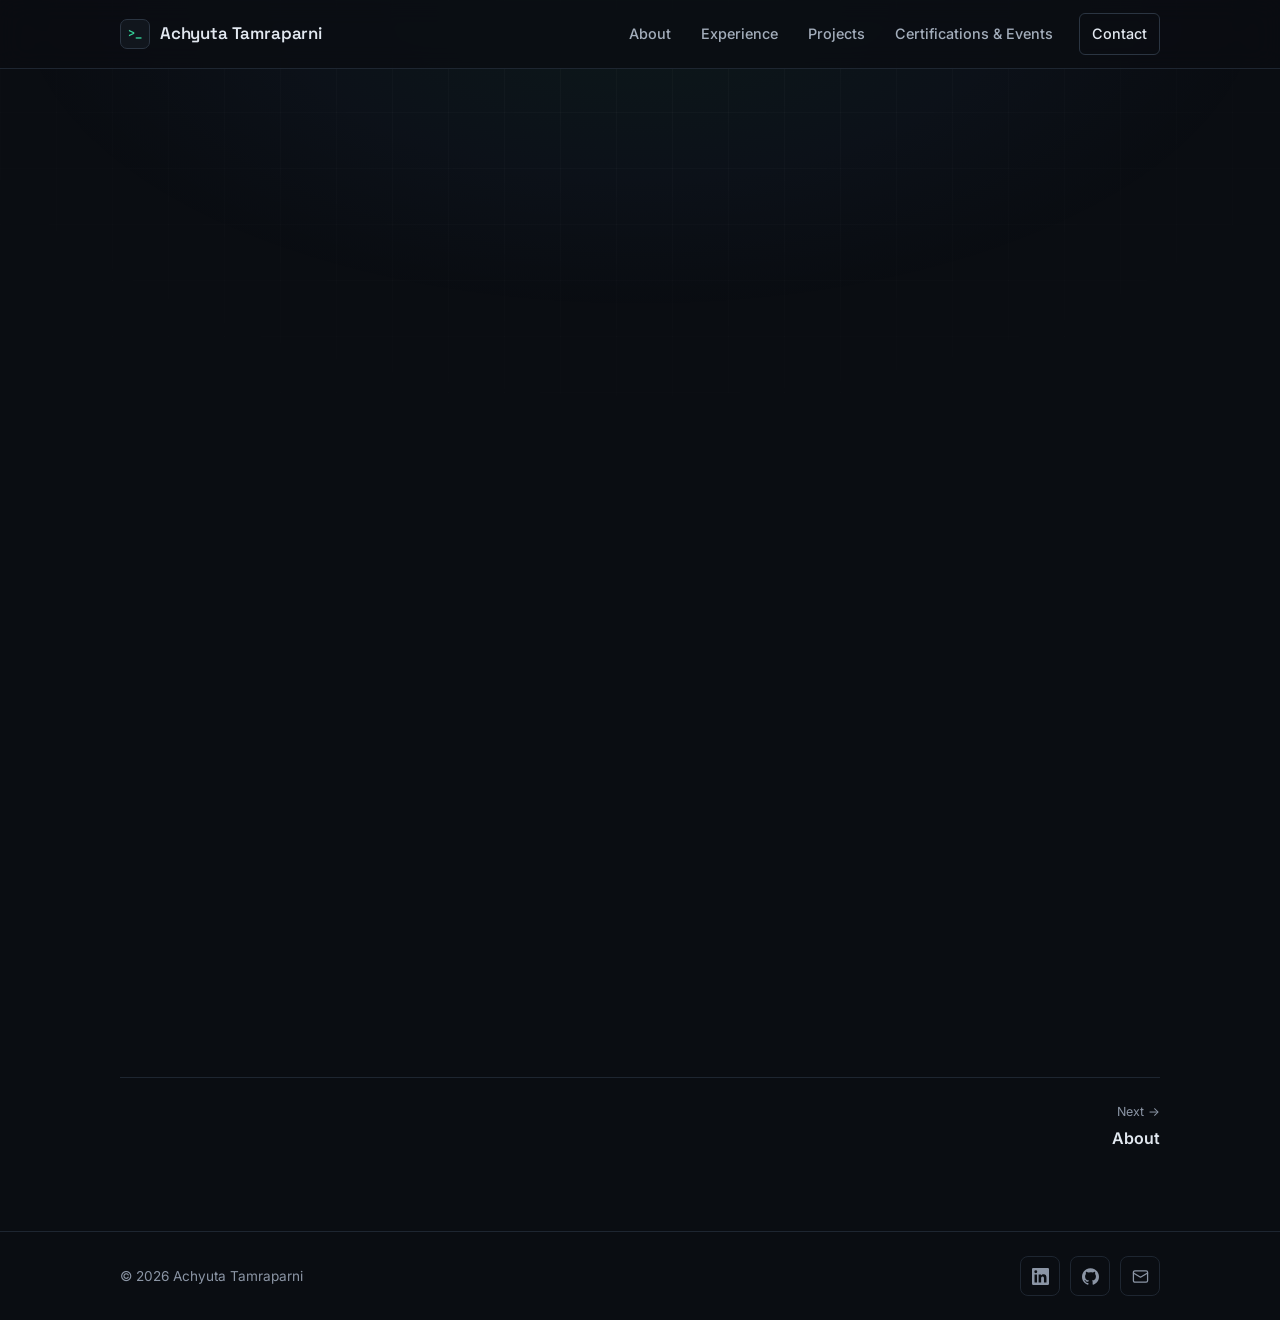
==== commit 13dea56a: "Add Vergemount role, skeleton loading and faster hero image - Experience: Technology Architect at Ve" ====
--- a/index.html
+++ b/index.html
@@ -8,13 +8,15 @@
   <meta name="description" content="Achyuta Tamraparni: Computer Science student at PES University and software engineer focused on full-stack development and security." />
   <meta property="og:title" content="Achyuta Tamraparni · Software Engineer" />
   <meta property="og:description" content="Achyuta Tamraparni: Computer Science student at PES University and software engineer focused on full-stack development and security." />
-  <meta property="og:image" content="./yuta-img.jpeg" />
+  <meta property="og:image" content="https://ollivanter.github.io/yuta-tam/yuta-img.jpeg" />
   <meta name="theme-color" content="#0a0d12" />
   <link rel="icon" href="data:image/svg+xml,%3Csvg xmlns='http://www.w3.org/2000/svg' viewBox='0 0 32 32'%3E%3Crect width='32' height='32' rx='7' fill='%230a0d12'/%3E%3Ctext x='5' y='22' font-family='monospace' font-size='16' font-weight='700' fill='%2334d399'%3E&gt;_%3C/text%3E%3C/svg%3E" />
+  <link rel="preload" as="image" href="./yuta-img.webp" type="image/webp" fetchpriority="high" />
   <link rel="preconnect" href="https://fonts.googleapis.com" />
   <link rel="preconnect" href="https://fonts.gstatic.com" crossorigin />
   <link href="https://fonts.googleapis.com/css2?family=Inter:wght@400;500;600;700&family=JetBrains+Mono:wght@400;500;700&family=Space+Grotesk:wght@500;600;700&display=swap" rel="stylesheet" />
   <link rel="stylesheet" href="styles.css" />
+  <script>document.documentElement.classList.add('js', 'is-loading');</script>
 </head>
 
 <body>
@@ -65,8 +67,14 @@
       </div>
 
       <figure class="hero-photo-card reveal">
-        <img src="./yuta-img.jpeg" alt="Portrait of Achyuta Tamraparni" class="hero-photo" id="heroPhoto" width="600" height="750" />
-        <div class="hero-photo-initials" aria-hidden="true">AT</div>
+        <div class="photo-frame">
+          <picture>
+            <source srcset="./yuta-img.webp" type="image/webp" />
+            <img src="./yuta-img.jpeg" alt="Portrait of Achyuta Tamraparni" class="hero-photo" id="heroPhoto"
+              width="600" height="750" fetchpriority="high" decoding="async" />
+          </picture>
+          <div class="hero-photo-initials" aria-hidden="true">AT</div>
+        </div>
         <figcaption class="photo-caption">
           <span>Bangalore, India</span>
           <span class="status"><span class="badge-dot"></span>Open to work</span>
--- a/styles.css
+++ b/styles.css
@@ -24,6 +24,9 @@
   --font-display: 'Space Grotesk', 'Inter', system-ui, sans-serif;
   --font-sans: 'Inter', system-ui, -apple-system, 'Segoe UI', Roboto, sans-serif;
   --font-mono: 'JetBrains Mono', ui-monospace, SFMono-Regular, Menlo, Consolas, monospace;
+
+  --skeleton: #1a212b;
+  --skeleton-shine: linear-gradient(100deg, transparent 30%, rgba(255, 255, 255, .05) 50%, transparent 70%);
 
   --radius: 10px;
   --nav-h: 68px;
@@ -596,12 +599,33 @@
   padding: 10px;
 }
 
+.photo-frame {
+  position: relative;
+  aspect-ratio: 4 / 5;
+  border-radius: 8px;
+  overflow: hidden;
+  background: var(--surface-2);
+}
+
+.photo-frame:not(.loaded)::before {
+  content: '';
+  position: absolute;
+  inset: 0;
+  background: var(--skeleton-shine);
+  background-size: 300% 100%;
+  animation: shimmer 1.4s ease-in-out infinite;
+}
+
 .hero-photo {
   width: 100%;
-  height: auto;
-  aspect-ratio: 4 / 5;
+  height: 100%;
   object-fit: cover;
-  border-radius: 8px;
+  opacity: 0;
+  transition: opacity .5s ease;
+}
+
+.photo-frame.loaded .hero-photo {
+  opacity: 1;
 }
 
 .hero-photo-initials {
@@ -615,6 +639,11 @@
 
 .hero-photo-card.no-img .hero-photo {
   display: none;
+}
+
+.hero-photo-card.no-img .hero-photo-initials {
+  position: absolute;
+  inset: 0;
 }
 
 .hero-photo-card.no-img .hero-photo-initials {
@@ -1038,6 +1067,16 @@
   font-size: .92rem;
 }
 
+.tl-meta {
+  display: grid;
+  justify-items: end;
+  gap: 6px;
+}
+
+.tl-header:last-child {
+  margin-bottom: 0;
+}
+
 .tl-date {
   font-family: var(--font-mono);
   font-size: .78rem;
@@ -1296,8 +1335,55 @@
   color: var(--muted);
 }
 
+/* ═══ SKELETON LOADING ═══
+   <html class="is-loading"> is set inline in <head> and removed by
+   typewriter.js once fonts and images are ready. Without JS the class is
+   never added, so content always shows. */
+html.is-loading .card,
+html.is-loading .terminal {
+  position: relative;
+}
+
+html.is-loading .card>*,
+html.is-loading .terminal>* {
+  visibility: hidden;
+}
+
+html.is-loading .card::before,
+html.is-loading .terminal::before {
+  content: '';
+  position: absolute;
+  inset: clamp(20px, 3vw, 28px);
+  background:
+    linear-gradient(var(--skeleton), var(--skeleton)) 0 0 / 38% 14px no-repeat,
+    linear-gradient(var(--skeleton), var(--skeleton)) 0 30px / 72% 12px no-repeat,
+    linear-gradient(var(--skeleton), var(--skeleton)) 0 56px / 92% 10px no-repeat,
+    linear-gradient(var(--skeleton), var(--skeleton)) 0 76px / 64% 10px no-repeat;
+}
+
+html.is-loading .card::after,
+html.is-loading .terminal::after {
+  content: '';
+  position: absolute;
+  inset: 0;
+  border-radius: inherit;
+  background: var(--skeleton-shine);
+  background-size: 300% 100%;
+  animation: shimmer 1.4s ease-in-out infinite;
+}
+
+@keyframes shimmer {
+  0% {
+    background-position: 100% 0;
+  }
+
+  100% {
+    background-position: 0 0;
+  }
+}
+
 /* ═══ REVEAL ANIMATION ═══ */
-.reveal {
+html.js .reveal {
   opacity: 0;
   transform: translateY(14px);
   transition: opacity .6s ease, transform .6s ease;
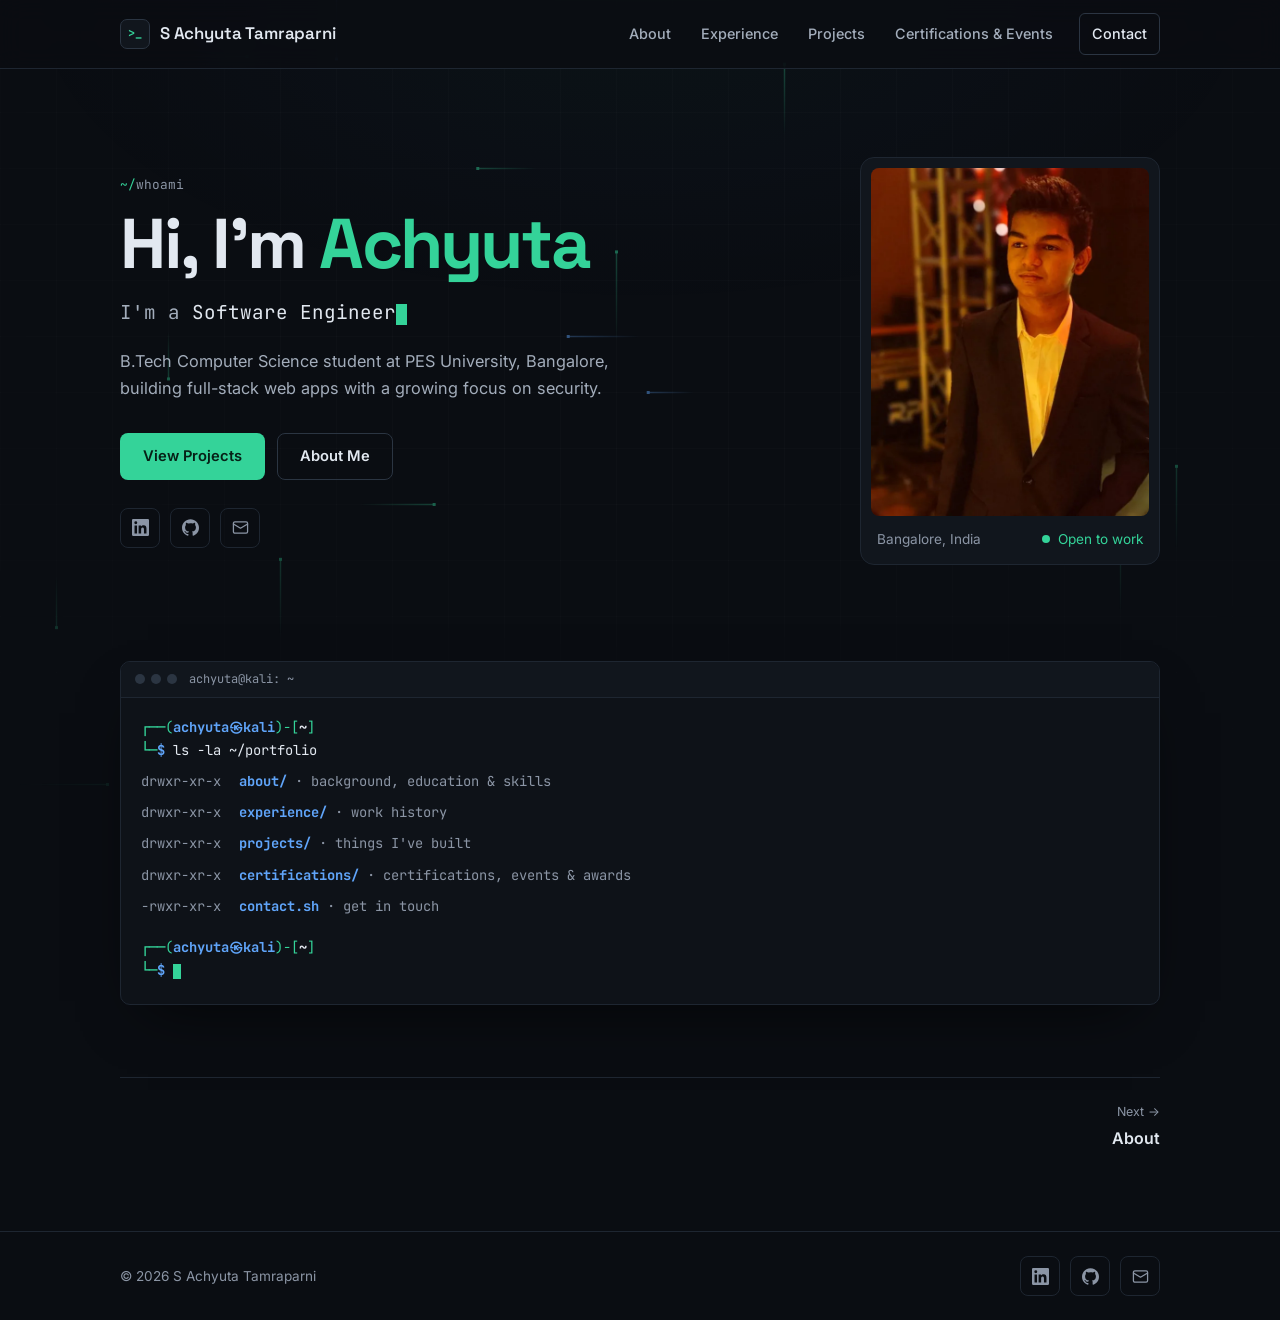
==== commit ea7d9f3b: "Use full name "S Achyuta Tamraparni" across the site Co-Authored-By: Claude Opus 5.5 <noreply@anthro" ====
--- a/index.html
+++ b/index.html
@@ -4,10 +4,10 @@
 <head>
   <meta charset="UTF-8" />
   <meta name="viewport" content="width=device-width, initial-scale=1.0" />
-  <title>Achyuta Tamraparni · Software Engineer</title>
-  <meta name="description" content="Achyuta Tamraparni: Computer Science student at PES University and software engineer focused on full-stack development and security." />
-  <meta property="og:title" content="Achyuta Tamraparni · Software Engineer" />
-  <meta property="og:description" content="Achyuta Tamraparni: Computer Science student at PES University and software engineer focused on full-stack development and security." />
+  <title>S Achyuta Tamraparni · Software Engineer</title>
+  <meta name="description" content="S Achyuta Tamraparni: Computer Science student at PES University and software engineer focused on full-stack development and security." />
+  <meta property="og:title" content="S Achyuta Tamraparni · Software Engineer" />
+  <meta property="og:description" content="S Achyuta Tamraparni: Computer Science student at PES University and software engineer focused on full-stack development and security." />
   <meta property="og:image" content="https://ollivanter.github.io/yuta-tam/yuta-img.jpeg" />
   <meta name="theme-color" content="#0a0d12" />
   <link rel="icon" href="data:image/svg+xml,%3Csvg xmlns='http://www.w3.org/2000/svg' viewBox='0 0 32 32'%3E%3Crect width='32' height='32' rx='7' fill='%230a0d12'/%3E%3Ctext x='5' y='22' font-family='monospace' font-size='16' font-weight='700' fill='%2334d399'%3E&gt;_%3C/text%3E%3C/svg%3E" />
@@ -23,7 +23,7 @@
   <a class="skip-link" href="#main">Skip to content</a>
   <nav id="navbar" aria-label="Primary">
     <div class="nav-inner">
-      <a class="logo" href="index.html"><span class="logo-mark" aria-hidden="true">&gt;_</span>Achyuta Tamraparni</a>
+      <a class="logo" href="index.html"><span class="logo-mark" aria-hidden="true">&gt;_</span>S Achyuta Tamraparni</a>
       <ul class="nav-links">
         <li><a href="about.html">About</a></li>
         <li><a href="experience.html">Experience</a></li>
@@ -70,7 +70,7 @@
         <div class="photo-frame">
           <picture>
             <source srcset="./yuta-img.webp" type="image/webp" />
-            <img src="./yuta-img.jpeg" alt="Portrait of Achyuta Tamraparni" class="hero-photo" id="heroPhoto"
+            <img src="./yuta-img.jpeg" alt="Portrait of S Achyuta Tamraparni" class="hero-photo" id="heroPhoto"
               width="600" height="750" fetchpriority="high" decoding="async" />
           </picture>
           <div class="hero-photo-initials" aria-hidden="true">AT</div>
@@ -101,7 +101,7 @@
 
   <footer class="site-footer">
     <div class="footer-inner">
-      <span class="footer-copy">© <span id="year">2026</span> Achyuta Tamraparni</span>
+      <span class="footer-copy">© <span id="year">2026</span> S Achyuta Tamraparni</span>
       <div class="socials">
           <a href="https://www.linkedin.com/in/achyuta-tamraparni-a82a06256" class="social-link" aria-label="LinkedIn" target="_blank" rel="noopener"><svg viewBox="0 0 24 24" aria-hidden="true"><path d="M20.45 20.45h-3.56v-5.57c0-1.33-.03-3.04-1.85-3.04-1.86 0-2.14 1.45-2.14 2.95v5.66H9.34V9h3.41v1.56h.05c.48-.9 1.64-1.85 3.37-1.85 3.6 0 4.27 2.37 4.27 5.45v6.3zM5.34 7.43a2.07 2.07 0 1 1 0-4.14 2.07 2.07 0 0 1 0 4.14zm1.78 13.02H3.56V9h3.56v11.45zM22.22 0H1.77C.8 0 0 .78 0 1.73v20.54C0 23.22.8 24 1.77 24h20.45c.98 0 1.78-.78 1.78-1.73V1.73C24 .78 23.2 0 22.22 0z"/></svg></a>
           <a href="https://github.com/ollivanter" class="social-link" aria-label="GitHub" target="_blank" rel="noopener"><svg viewBox="0 0 24 24" aria-hidden="true"><path d="M12 .3C5.37.3 0 5.67 0 12.3c0 5.3 3.44 9.8 8.21 11.39.6.11.82-.26.82-.58v-2.03c-3.34.72-4.04-1.61-4.04-1.61-.55-1.39-1.34-1.76-1.34-1.76-1.09-.75.08-.73.08-.73 1.2.08 1.84 1.23 1.84 1.23 1.07 1.84 2.81 1.31 3.5 1 .11-.78.42-1.31.76-1.61-2.67-.3-5.47-1.33-5.47-5.93 0-1.31.47-2.38 1.24-3.22-.12-.3-.54-1.52.12-3.17 0 0 1.01-.32 3.3 1.23a11.5 11.5 0 0 1 3-.4c1.02.005 2.04.14 3 .4 2.28-1.55 3.29-1.23 3.29-1.23.66 1.65.24 2.87.12 3.17.77.84 1.23 1.91 1.23 3.22 0 4.61-2.81 5.63-5.48 5.92.43.37.81 1.1.81 2.22v3.29c0 .32.22.7.83.58C20.57 22.1 24 17.6 24 12.3 24 5.67 18.63.3 12 .3z"/></svg></a>
--- a/styles.css
+++ b/styles.css
@@ -75,6 +75,21 @@
   mask-image: radial-gradient(ellipse 70% 55% at 50% 0%, #000 20%, transparent 100%);
 }
 
+/* Animated grid + packets (drawn by typewriter.js); replaces the static grid */
+#bgfx {
+  position: fixed;
+  inset: 0;
+  z-index: -1;
+  pointer-events: none;
+  opacity: .5; /* overall background strength */
+  -webkit-mask-image: radial-gradient(ellipse 90% 85% at 50% 25%, #000 35%, transparent 100%);
+  mask-image: radial-gradient(ellipse 90% 85% at 50% 25%, #000 35%, transparent 100%);
+}
+
+html.has-bgfx body::before {
+  display: none;
+}
+
 /* Soft accent glow at the top of the viewport */
 body::after {
   content: '';
@@ -86,7 +101,7 @@
   transform: translateX(-50%);
   z-index: -1;
   pointer-events: none;
-  background: radial-gradient(ellipse at center, rgba(52, 211, 153, .06), rgba(96, 165, 250, .03) 40%, transparent 70%);
+  background: radial-gradient(ellipse at center, rgba(52, 211, 153, .035), rgba(96, 165, 250, .015) 40%, transparent 70%);
 }
 
 img {
@@ -670,11 +685,42 @@
   border: 1px solid var(--border);
   border-radius: var(--radius);
   padding: clamp(20px, 3vw, 28px);
-  transition: border-color .25s, transform .25s;
-}
-
+  transition: border-color .25s, background-color .25s, box-shadow .25s, translate .25s;
+}
+
+/* Subtle lift on hover. Uses the standalone `translate` property so it
+   doesn't fight the reveal animation's `transform`. */
 .card:hover {
-  border-color: var(--border-strong);
+  border-color: rgba(52, 211, 153, .3);
+  background-color: #131a22;
+  box-shadow: 0 10px 30px -18px rgba(52, 211, 153, .25);
+  translate: 0 -2px;
+}
+
+.card .icon-box {
+  transition: border-color .25s, background-color .25s;
+}
+
+.card:hover .icon-box {
+  border-color: rgba(52, 211, 153, .4);
+  background-color: var(--accent-dim);
+}
+
+/* Static info rows don't need to lift */
+.info-card:hover {
+  translate: none;
+}
+
+.info-row {
+  transition: background-color .2s;
+  margin: 0 -10px;
+  padding-left: 10px;
+  padding-right: 10px;
+  border-radius: 6px;
+}
+
+.info-row:hover {
+  background-color: rgba(255, 255, 255, .02);
 }
 
 .placeholder {
@@ -1008,12 +1054,13 @@
   border-radius: 999px;
   font-size: .82rem;
   color: var(--text-dim);
-  transition: color .2s, border-color .2s;
+  transition: color .2s, border-color .2s, background-color .2s;
 }
 
 .skill-chip:hover {
   color: var(--accent);
   border-color: var(--accent);
+  background-color: var(--accent-dim);
 }
 
 /* ═══ EXPERIENCE (timeline) ═══ */
@@ -1121,7 +1168,6 @@
 
 .project-card:hover {
   border-color: rgba(52, 211, 153, .45);
-  transform: translateY(-2px);
 }
 
 .project-top {
@@ -1386,10 +1432,10 @@
 html.js .reveal {
   opacity: 0;
   transform: translateY(14px);
-  transition: opacity .6s ease, transform .6s ease;
-}
-
-.reveal.visible {
+  transition: opacity .6s ease, transform .6s ease, border-color .25s, background-color .25s, box-shadow .25s, translate .25s;
+}
+
+html.js .reveal.visible {
   opacity: 1;
   transform: none;
 }
@@ -1520,7 +1566,7 @@
     scroll-behavior: auto !important;
   }
 
-  .reveal {
+  html.js .reveal {
     opacity: 1;
     transform: none;
   }
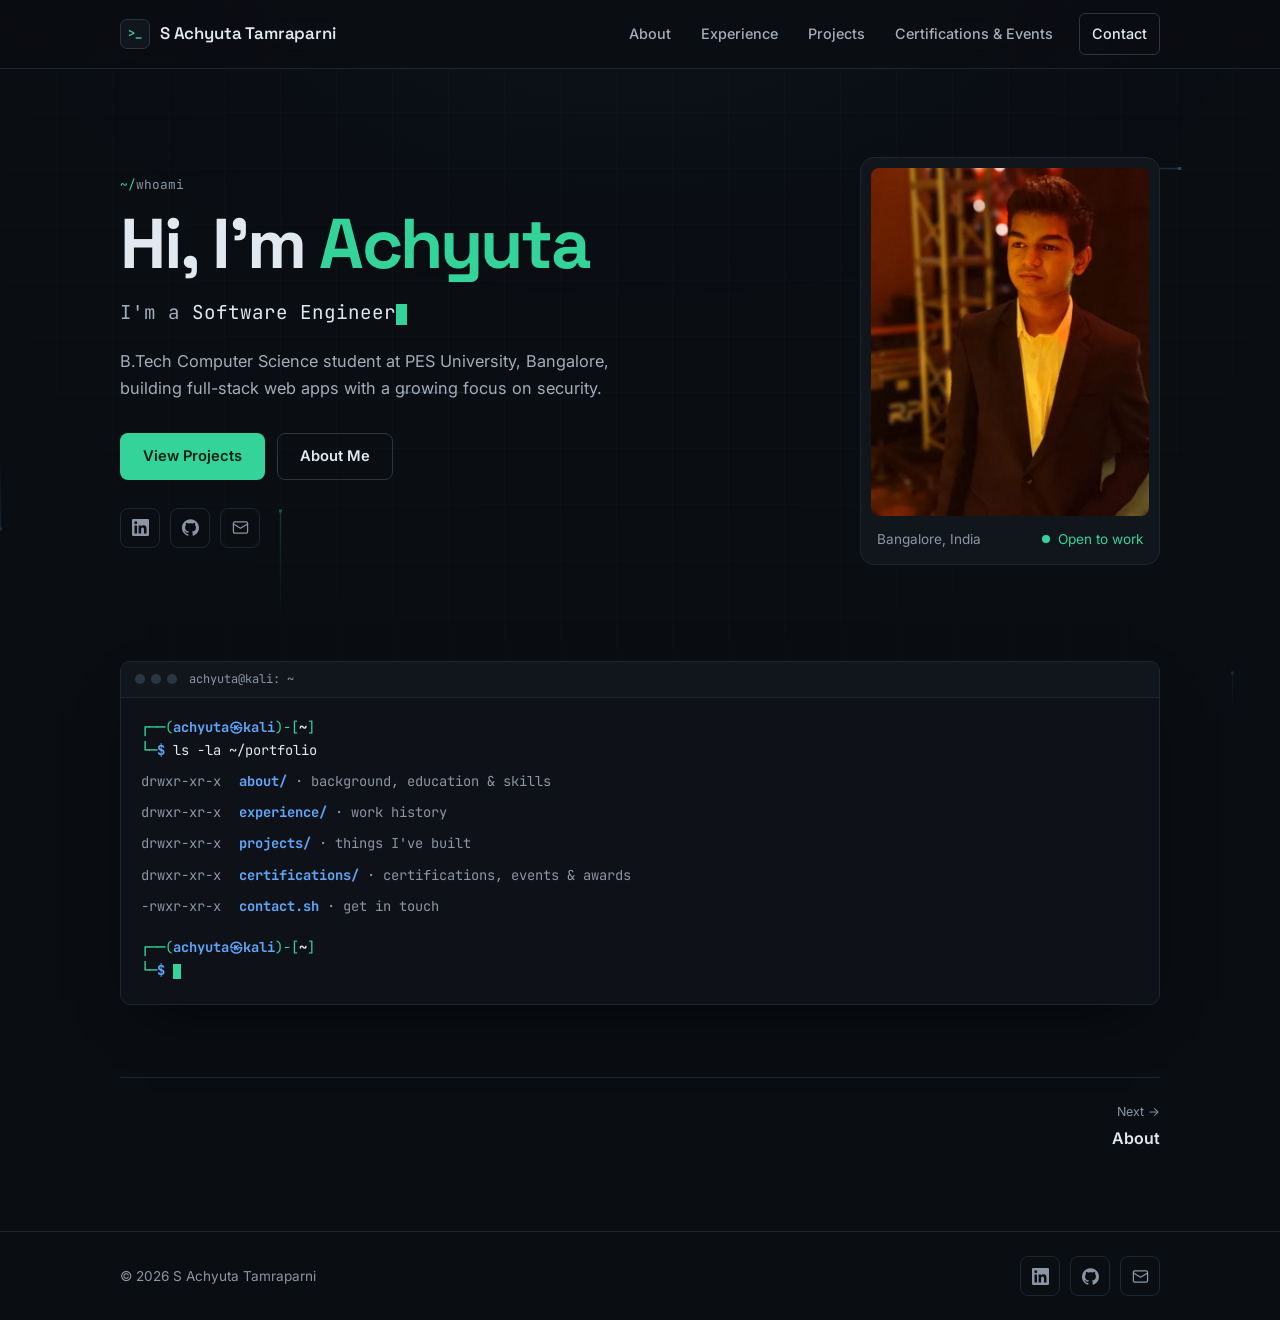
==== commit ab5b0ceb: "Update LinkedIn URL to /in/s-achyuta-tamraparni across site and CV Co-Authored-By: Claude Opus 5.5 <" ====
--- a/index.html
+++ b/index.html
@@ -60,7 +60,7 @@
           <a href="about.html" class="btn btn-outline">About Me</a>
         </div>
         <div class="socials">
-          <a href="https://www.linkedin.com/in/achyuta-tamraparni-a82a06256" class="social-link" aria-label="LinkedIn" target="_blank" rel="noopener"><svg viewBox="0 0 24 24" aria-hidden="true"><path d="M20.45 20.45h-3.56v-5.57c0-1.33-.03-3.04-1.85-3.04-1.86 0-2.14 1.45-2.14 2.95v5.66H9.34V9h3.41v1.56h.05c.48-.9 1.64-1.85 3.37-1.85 3.6 0 4.27 2.37 4.27 5.45v6.3zM5.34 7.43a2.07 2.07 0 1 1 0-4.14 2.07 2.07 0 0 1 0 4.14zm1.78 13.02H3.56V9h3.56v11.45zM22.22 0H1.77C.8 0 0 .78 0 1.73v20.54C0 23.22.8 24 1.77 24h20.45c.98 0 1.78-.78 1.78-1.73V1.73C24 .78 23.2 0 22.22 0z"/></svg></a>
+          <a href="https://www.linkedin.com/in/s-achyuta-tamraparni" class="social-link" aria-label="LinkedIn" target="_blank" rel="noopener"><svg viewBox="0 0 24 24" aria-hidden="true"><path d="M20.45 20.45h-3.56v-5.57c0-1.33-.03-3.04-1.85-3.04-1.86 0-2.14 1.45-2.14 2.95v5.66H9.34V9h3.41v1.56h.05c.48-.9 1.64-1.85 3.37-1.85 3.6 0 4.27 2.37 4.27 5.45v6.3zM5.34 7.43a2.07 2.07 0 1 1 0-4.14 2.07 2.07 0 0 1 0 4.14zm1.78 13.02H3.56V9h3.56v11.45zM22.22 0H1.77C.8 0 0 .78 0 1.73v20.54C0 23.22.8 24 1.77 24h20.45c.98 0 1.78-.78 1.78-1.73V1.73C24 .78 23.2 0 22.22 0z"/></svg></a>
           <a href="https://github.com/ollivanter" class="social-link" aria-label="GitHub" target="_blank" rel="noopener"><svg viewBox="0 0 24 24" aria-hidden="true"><path d="M12 .3C5.37.3 0 5.67 0 12.3c0 5.3 3.44 9.8 8.21 11.39.6.11.82-.26.82-.58v-2.03c-3.34.72-4.04-1.61-4.04-1.61-.55-1.39-1.34-1.76-1.34-1.76-1.09-.75.08-.73.08-.73 1.2.08 1.84 1.23 1.84 1.23 1.07 1.84 2.81 1.31 3.5 1 .11-.78.42-1.31.76-1.61-2.67-.3-5.47-1.33-5.47-5.93 0-1.31.47-2.38 1.24-3.22-.12-.3-.54-1.52.12-3.17 0 0 1.01-.32 3.3 1.23a11.5 11.5 0 0 1 3-.4c1.02.005 2.04.14 3 .4 2.28-1.55 3.29-1.23 3.29-1.23.66 1.65.24 2.87.12 3.17.77.84 1.23 1.91 1.23 3.22 0 4.61-2.81 5.63-5.48 5.92.43.37.81 1.1.81 2.22v3.29c0 .32.22.7.83.58C20.57 22.1 24 17.6 24 12.3 24 5.67 18.63.3 12 .3z"/></svg></a>
           <a href="mailto:achyutatamweb@gmail.com" class="social-link" aria-label="Email"><svg class="stroke" viewBox="0 0 24 24" aria-hidden="true" stroke-linecap="round" stroke-linejoin="round"><rect x="2" y="4" width="20" height="16" rx="2"/><path d="m22 7-10 6L2 7"/></svg></a>
         </div>
@@ -103,7 +103,7 @@
     <div class="footer-inner">
       <span class="footer-copy">© <span id="year">2026</span> S Achyuta Tamraparni</span>
       <div class="socials">
-          <a href="https://www.linkedin.com/in/achyuta-tamraparni-a82a06256" class="social-link" aria-label="LinkedIn" target="_blank" rel="noopener"><svg viewBox="0 0 24 24" aria-hidden="true"><path d="M20.45 20.45h-3.56v-5.57c0-1.33-.03-3.04-1.85-3.04-1.86 0-2.14 1.45-2.14 2.95v5.66H9.34V9h3.41v1.56h.05c.48-.9 1.64-1.85 3.37-1.85 3.6 0 4.27 2.37 4.27 5.45v6.3zM5.34 7.43a2.07 2.07 0 1 1 0-4.14 2.07 2.07 0 0 1 0 4.14zm1.78 13.02H3.56V9h3.56v11.45zM22.22 0H1.77C.8 0 0 .78 0 1.73v20.54C0 23.22.8 24 1.77 24h20.45c.98 0 1.78-.78 1.78-1.73V1.73C24 .78 23.2 0 22.22 0z"/></svg></a>
+          <a href="https://www.linkedin.com/in/s-achyuta-tamraparni" class="social-link" aria-label="LinkedIn" target="_blank" rel="noopener"><svg viewBox="0 0 24 24" aria-hidden="true"><path d="M20.45 20.45h-3.56v-5.57c0-1.33-.03-3.04-1.85-3.04-1.86 0-2.14 1.45-2.14 2.95v5.66H9.34V9h3.41v1.56h.05c.48-.9 1.64-1.85 3.37-1.85 3.6 0 4.27 2.37 4.27 5.45v6.3zM5.34 7.43a2.07 2.07 0 1 1 0-4.14 2.07 2.07 0 0 1 0 4.14zm1.78 13.02H3.56V9h3.56v11.45zM22.22 0H1.77C.8 0 0 .78 0 1.73v20.54C0 23.22.8 24 1.77 24h20.45c.98 0 1.78-.78 1.78-1.73V1.73C24 .78 23.2 0 22.22 0z"/></svg></a>
           <a href="https://github.com/ollivanter" class="social-link" aria-label="GitHub" target="_blank" rel="noopener"><svg viewBox="0 0 24 24" aria-hidden="true"><path d="M12 .3C5.37.3 0 5.67 0 12.3c0 5.3 3.44 9.8 8.21 11.39.6.11.82-.26.82-.58v-2.03c-3.34.72-4.04-1.61-4.04-1.61-.55-1.39-1.34-1.76-1.34-1.76-1.09-.75.08-.73.08-.73 1.2.08 1.84 1.23 1.84 1.23 1.07 1.84 2.81 1.31 3.5 1 .11-.78.42-1.31.76-1.61-2.67-.3-5.47-1.33-5.47-5.93 0-1.31.47-2.38 1.24-3.22-.12-.3-.54-1.52.12-3.17 0 0 1.01-.32 3.3 1.23a11.5 11.5 0 0 1 3-.4c1.02.005 2.04.14 3 .4 2.28-1.55 3.29-1.23 3.29-1.23.66 1.65.24 2.87.12 3.17.77.84 1.23 1.91 1.23 3.22 0 4.61-2.81 5.63-5.48 5.92.43.37.81 1.1.81 2.22v3.29c0 .32.22.7.83.58C20.57 22.1 24 17.6 24 12.3 24 5.67 18.63.3 12 .3z"/></svg></a>
           <a href="mailto:achyutatamweb@gmail.com" class="social-link" aria-label="Email"><svg class="stroke" viewBox="0 0 24 24" aria-hidden="true" stroke-linecap="round" stroke-linejoin="round"><rect x="2" y="4" width="20" height="16" rx="2"/><path d="m22 7-10 6L2 7"/></svg></a>
         </div>
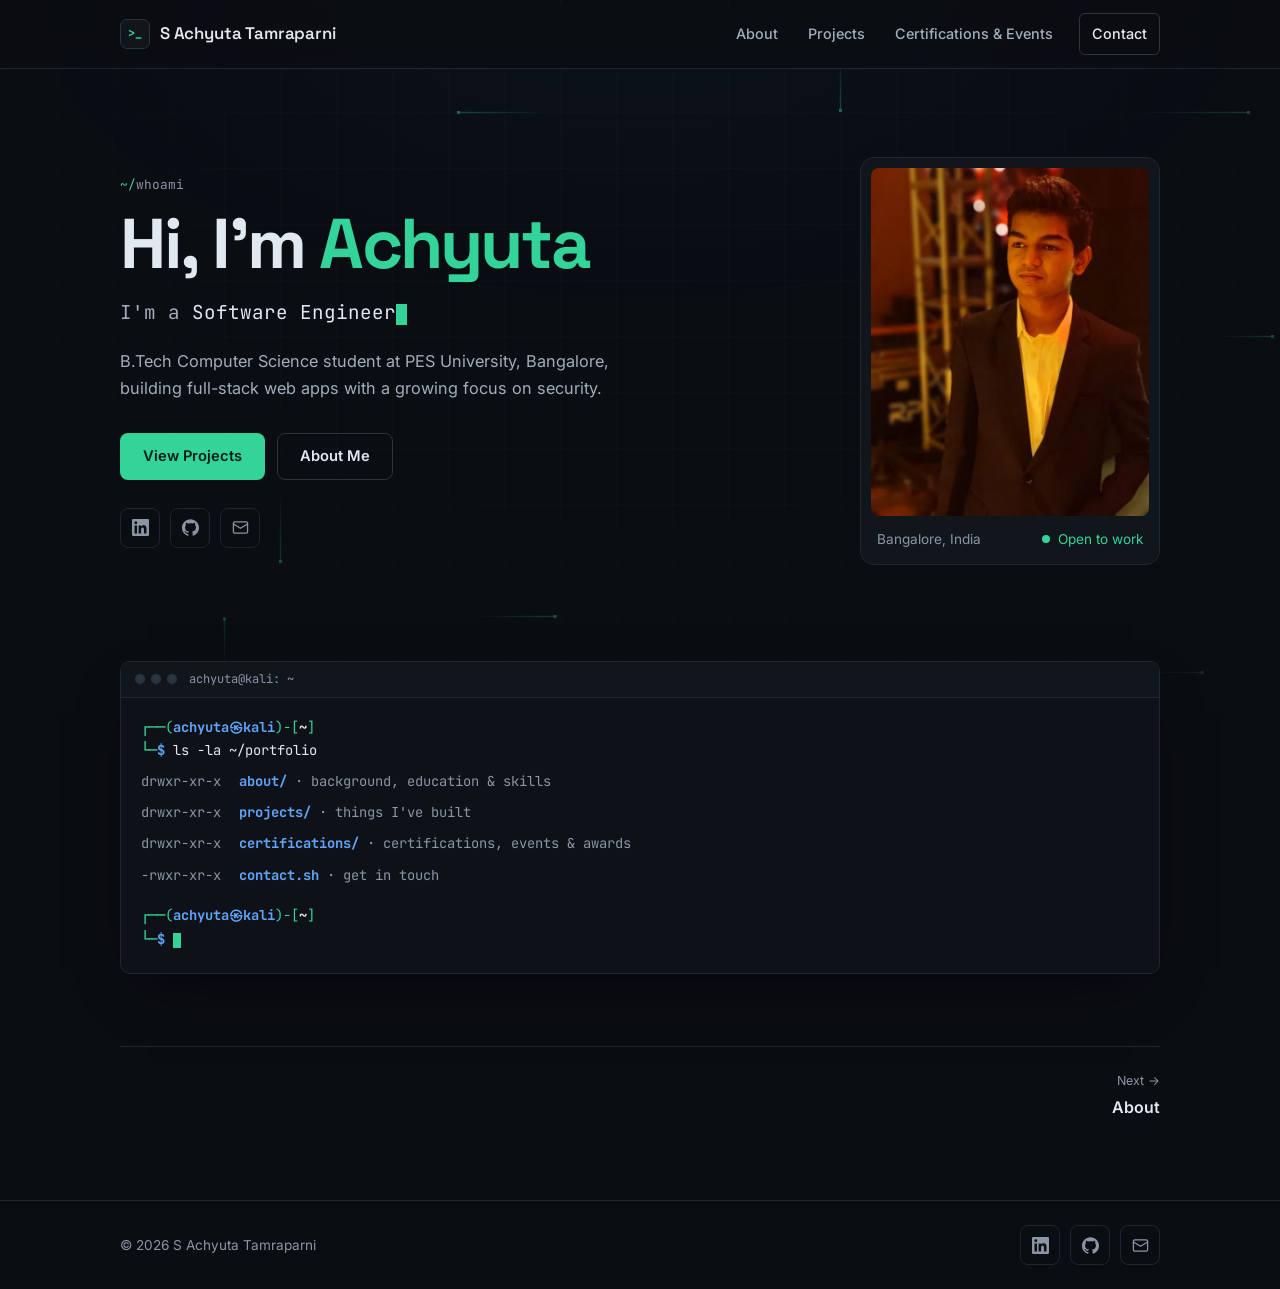
==== commit 864aaef5: "Remove Experience page (Vergemount) and all links to it Co-Authored-By: Claude Opus 5.5 <noreply@ant" ====
--- a/index.html
+++ b/index.html
@@ -26,7 +26,6 @@
       <a class="logo" href="index.html"><span class="logo-mark" aria-hidden="true">&gt;_</span>S Achyuta Tamraparni</a>
       <ul class="nav-links">
         <li><a href="about.html">About</a></li>
-        <li><a href="experience.html">Experience</a></li>
         <li><a href="projects.html">Projects</a></li>
         <li><a href="certifications.html">Certifications &amp; Events</a></li>
         <li><a href="contact.html" class="nav-cta">Contact</a></li>
@@ -38,7 +37,6 @@
     <div class="mobile-menu" id="mobileMenu">
       <a href="index.html" aria-current="page">Home</a>
       <a href="about.html">About</a>
-      <a href="experience.html">Experience</a>
       <a href="projects.html">Projects</a>
       <a href="certifications.html">Certifications &amp; Events</a>
       <a href="contact.html">Contact</a>
@@ -88,7 +86,6 @@
         <div class="prompt"><span class="line"><span class="frame">┌──(</span><span class="user">achyuta㉿kali</span><span class="frame">)-[</span><span class="path">~</span><span class="frame">]</span></span><span class="line"><span class="frame">└─</span><span class="sym">$</span> <span data-type="ls -la ~/portfolio">ls -la ~/portfolio</span></span></div>
         <ul class="ls-list" data-step>
           <li><a href="about.html"><span class="perm">drwxr-xr-x</span><span><span class="name">about/</span> <span class="desc">· background, education &amp; skills</span></span></a></li>
-          <li><a href="experience.html"><span class="perm">drwxr-xr-x</span><span><span class="name">experience/</span> <span class="desc">· work history</span></span></a></li>
           <li><a href="projects.html"><span class="perm">drwxr-xr-x</span><span><span class="name">projects/</span> <span class="desc">· things I've built</span></span></a></li>
           <li><a href="certifications.html"><span class="perm">drwxr-xr-x</span><span><span class="name">certifications/</span> <span class="desc">· certifications, events &amp; awards</span></span></a></li>
           <li><a href="contact.html"><span class="perm">-rwxr-xr-x</span><span><span class="name">contact.sh</span> <span class="desc">· get in touch</span></span></a></li>
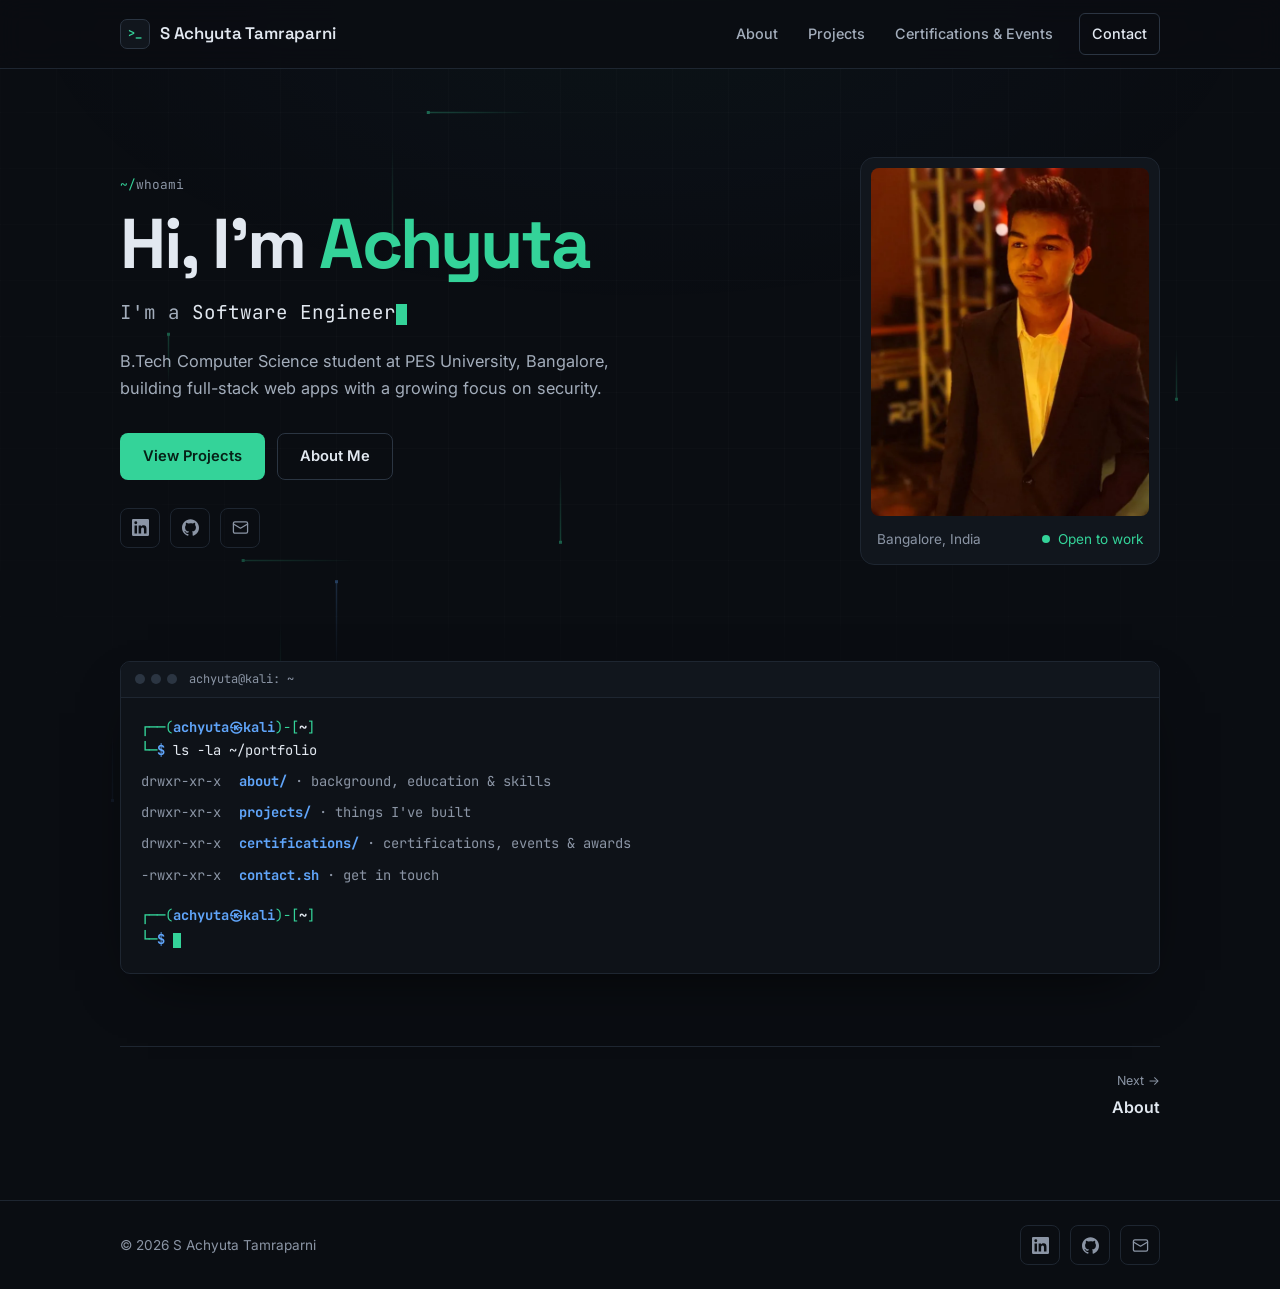
==== commit 0d8b5894: "Launch polish: add Life Automations project, LinkedIn preview card, 404 page - Projects: add Life Au" ====
--- a/index.html
+++ b/index.html
@@ -4,11 +4,22 @@
 <head>
   <meta charset="UTF-8" />
   <meta name="viewport" content="width=device-width, initial-scale=1.0" />
-  <title>S Achyuta Tamraparni · Software Engineer</title>
-  <meta name="description" content="S Achyuta Tamraparni: Computer Science student at PES University and software engineer focused on full-stack development and security." />
-  <meta property="og:title" content="S Achyuta Tamraparni · Software Engineer" />
-  <meta property="og:description" content="S Achyuta Tamraparni: Computer Science student at PES University and software engineer focused on full-stack development and security." />
-  <meta property="og:image" content="https://ollivanter.github.io/yuta-tam/yuta-img.jpeg" />
+  <title>S Achyuta Tamraparni · CS Student &amp; Full-Stack Developer</title>
+  <meta name="description" content="S Achyuta Tamraparni: Computer Science student at PES University building full-stack web apps and automations, with a growing focus on application security." />
+  <meta property="og:title" content="S Achyuta Tamraparni · CS Student &amp; Full-Stack Developer" />
+  <meta property="og:description" content="S Achyuta Tamraparni: Computer Science student at PES University building full-stack web apps and automations, with a growing focus on application security." />
+  <meta property="og:image" content="https://ollivanter.github.io/yuta-tam/og-card.png" />
+  <meta property="og:image:width" content="1200" />
+  <meta property="og:image:height" content="630" />
+  <meta property="og:image:alt" content="S Achyuta Tamraparni: CS Undergrad at PES University, full-stack developer" />
+  <meta property="og:url" content="https://ollivanter.github.io/yuta-tam/" />
+  <meta property="og:type" content="website" />
+  <meta property="og:site_name" content="S Achyuta Tamraparni" />
+  <meta name="twitter:card" content="summary_large_image" />
+  <meta name="twitter:title" content="S Achyuta Tamraparni · CS Student &amp; Full-Stack Developer" />
+  <meta name="twitter:description" content="S Achyuta Tamraparni: Computer Science student at PES University building full-stack web apps and automations, with a growing focus on application security." />
+  <meta name="twitter:image" content="https://ollivanter.github.io/yuta-tam/og-card.png" />
+  <link rel="canonical" href="https://ollivanter.github.io/yuta-tam/" />
   <meta name="theme-color" content="#0a0d12" />
   <link rel="icon" href="data:image/svg+xml,%3Csvg xmlns='http://www.w3.org/2000/svg' viewBox='0 0 32 32'%3E%3Crect width='32' height='32' rx='7' fill='%230a0d12'/%3E%3Ctext x='5' y='22' font-family='monospace' font-size='16' font-weight='700' fill='%2334d399'%3E&gt;_%3C/text%3E%3C/svg%3E" />
   <link rel="preload" as="image" href="./yuta-img.webp" type="image/webp" fetchpriority="high" />
--- a/styles.css
+++ b/styles.css
@@ -1157,7 +1157,7 @@
 /* ═══ PROJECTS ═══ */
 .projects-grid {
   display: grid;
-  grid-template-columns: repeat(auto-fit, minmax(min(100%, 300px), 1fr));
+  grid-template-columns: repeat(auto-fit, minmax(min(100%, 380px), 1fr));
   gap: 20px;
 }
 
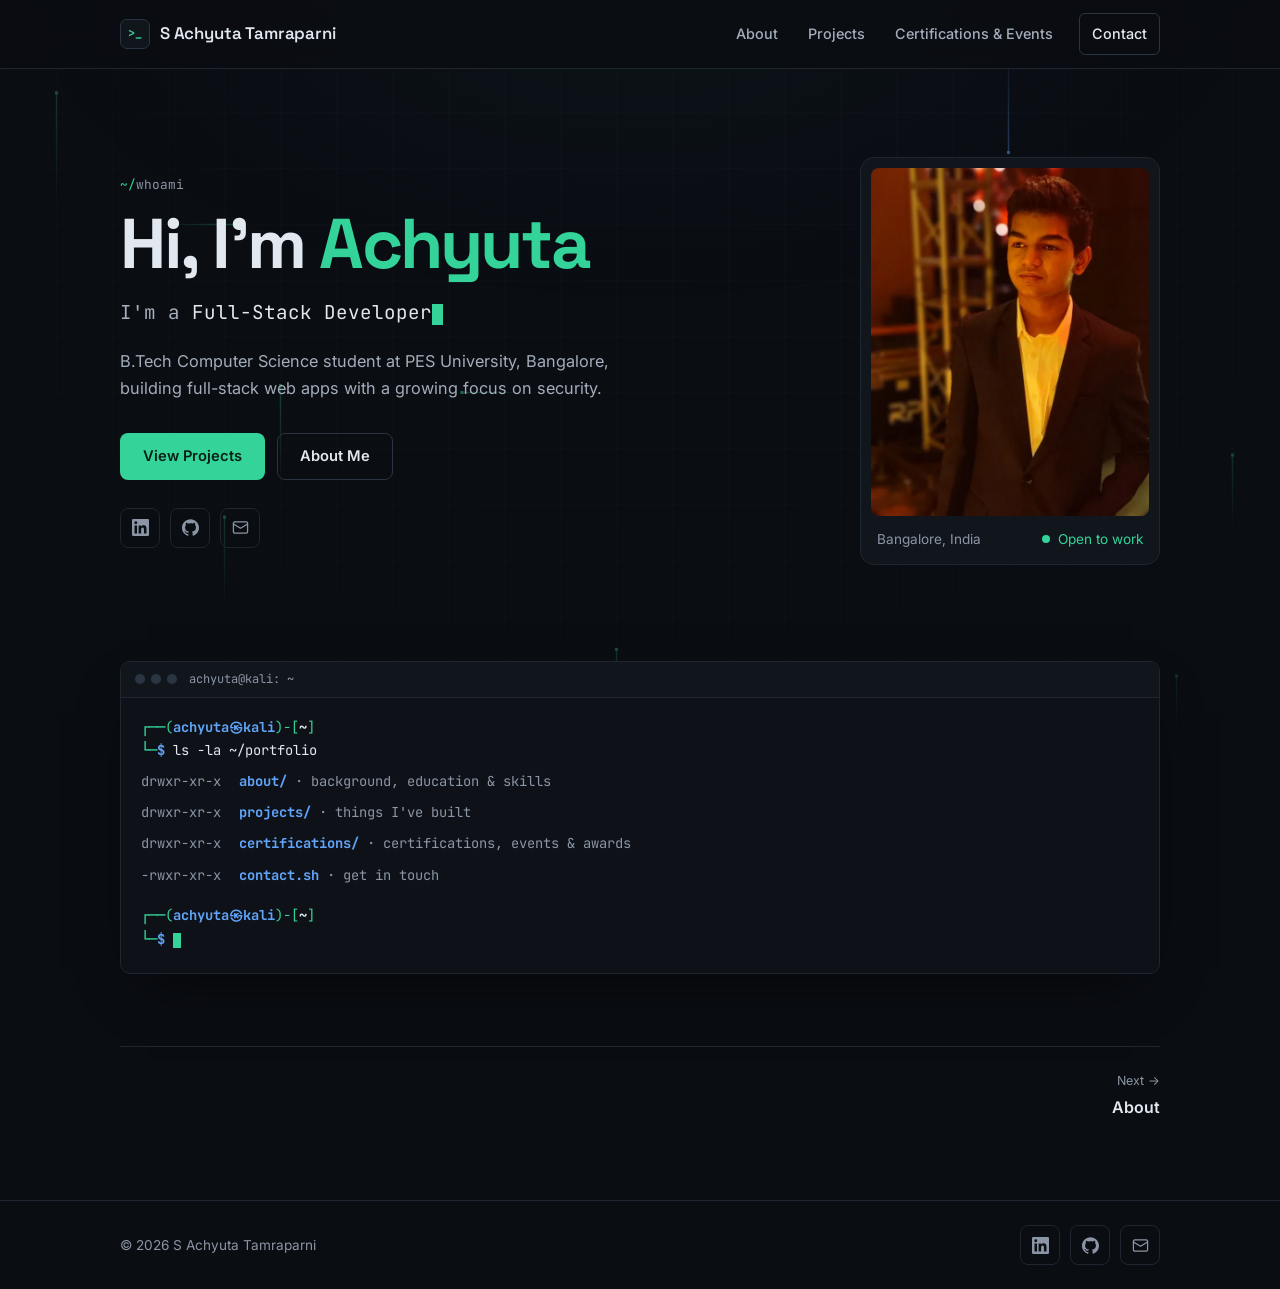
==== commit 7d3ab3e3: "Typewriter: lead with Full-Stack Developer, drop Software Engineer Co-Authored-By: Claude Opus 5.5 <" ====
--- a/index.html
+++ b/index.html
@@ -60,7 +60,7 @@
         <div class="kicker">whoami</div>
         <h1 class="hero-name" id="heroName">Hi, I'm <span class="accent">Achyuta</span></h1>
         <div class="hero-role-row">
-          <span>I'm a&nbsp;</span><span id="typedText">Software Engineer</span><span class="caret" aria-hidden="true"></span>
+          <span>I'm a&nbsp;</span><span id="typedText">Full-Stack Developer</span><span class="caret" aria-hidden="true"></span>
         </div>
         <p class="hero-meta">B.Tech Computer Science student at PES University, Bangalore, building full-stack
           web apps with a growing focus on security.</p>
